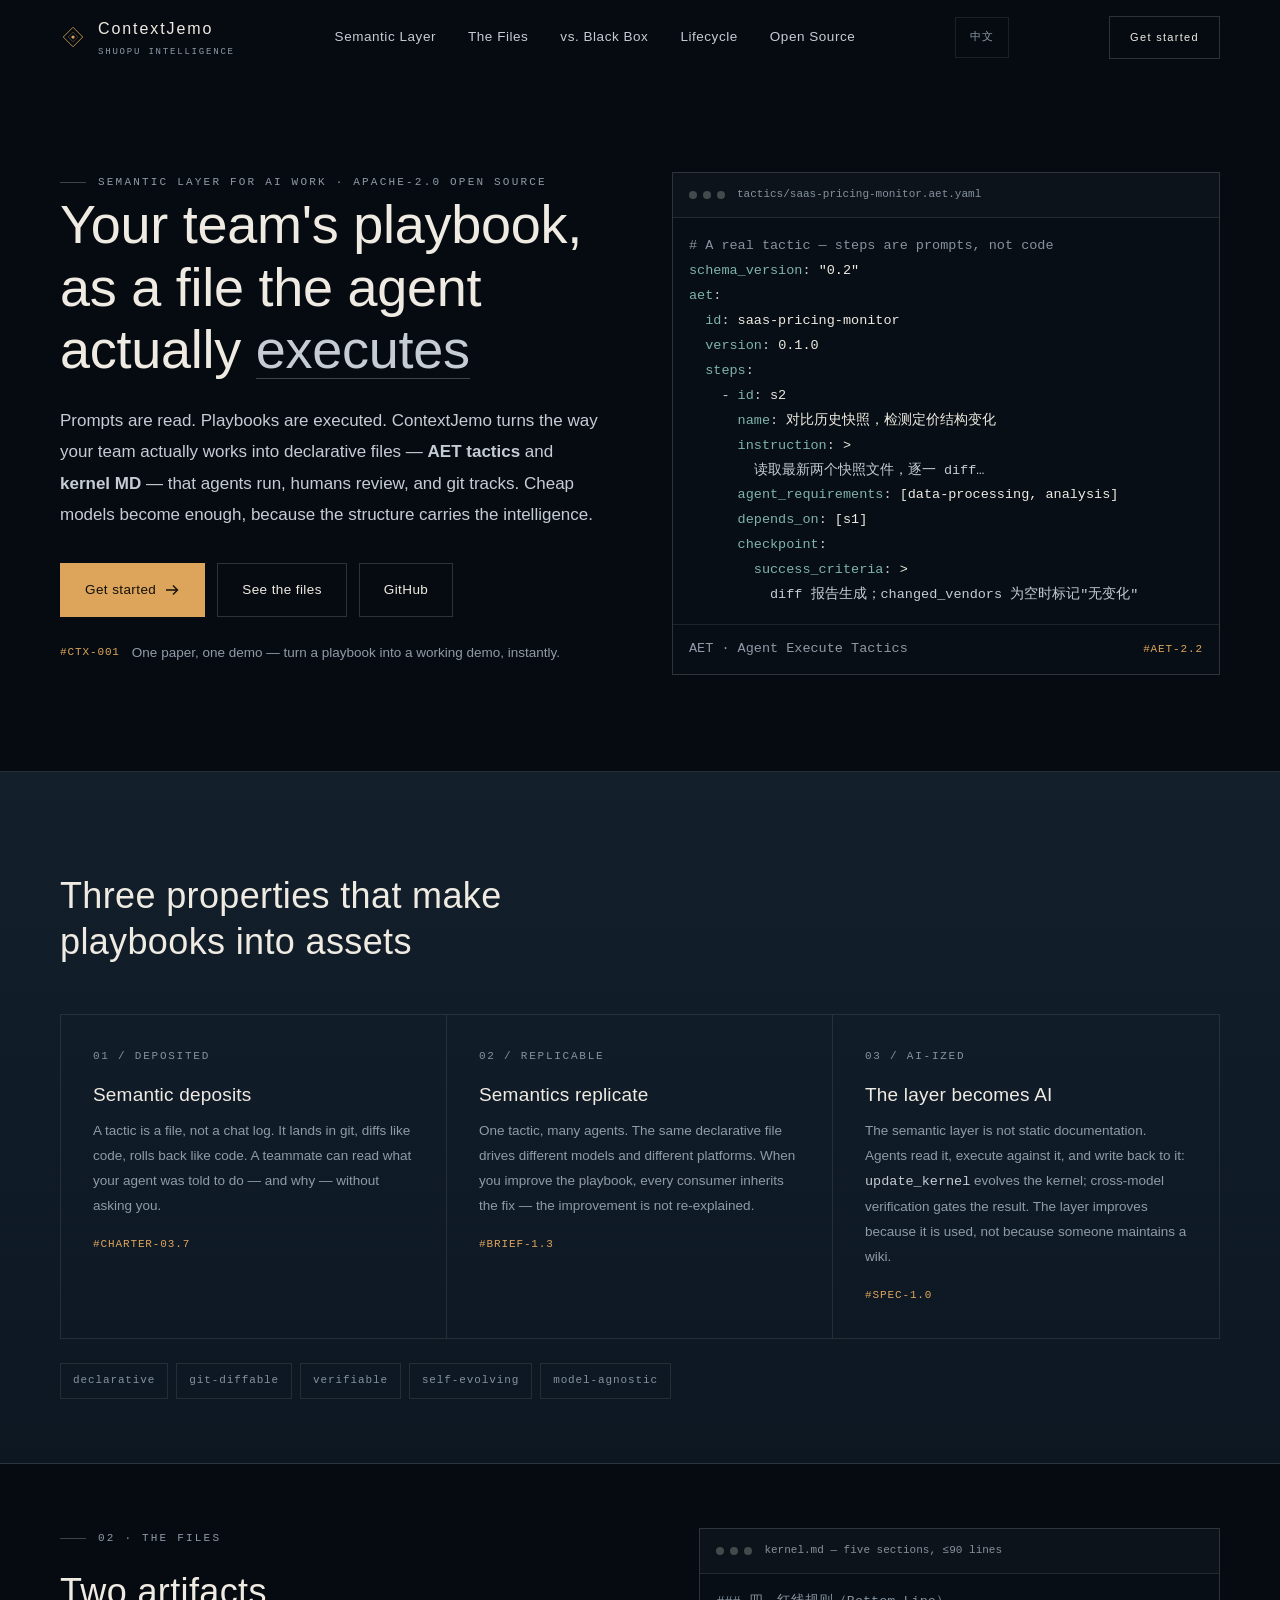
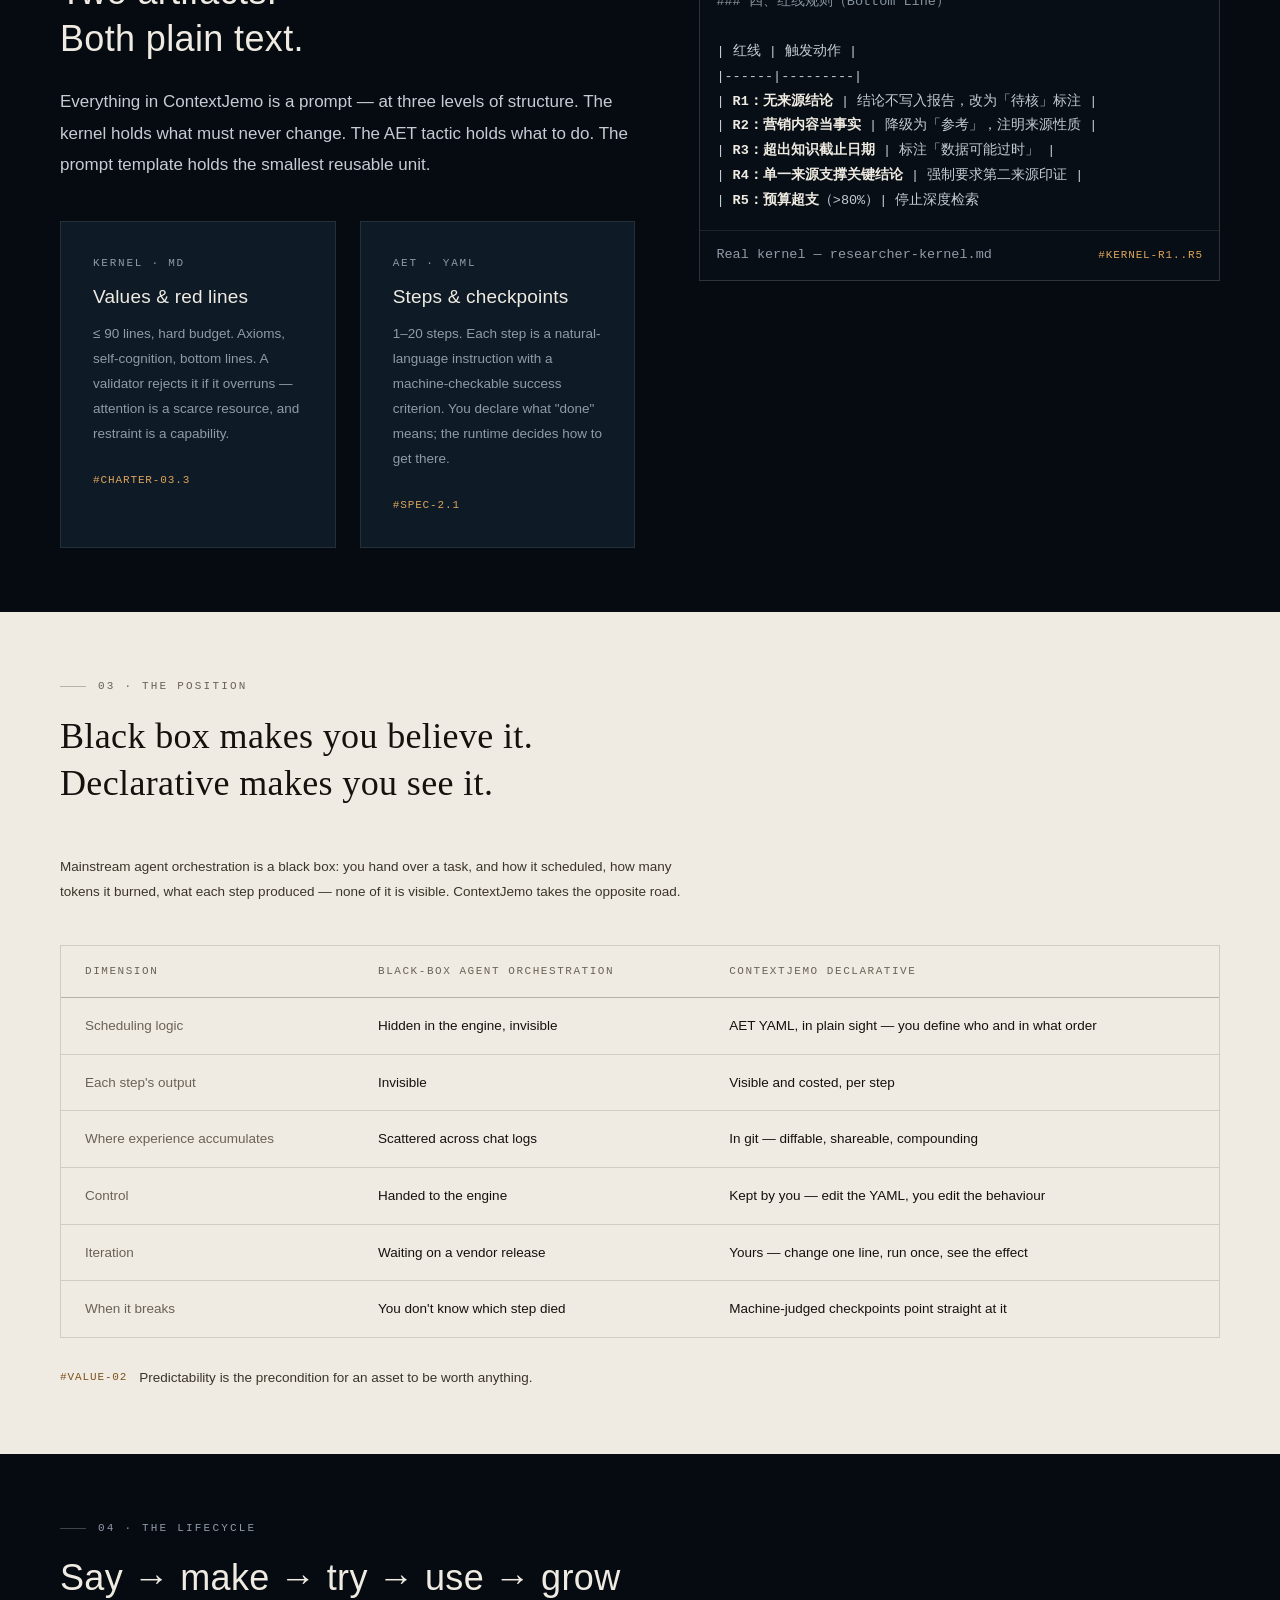
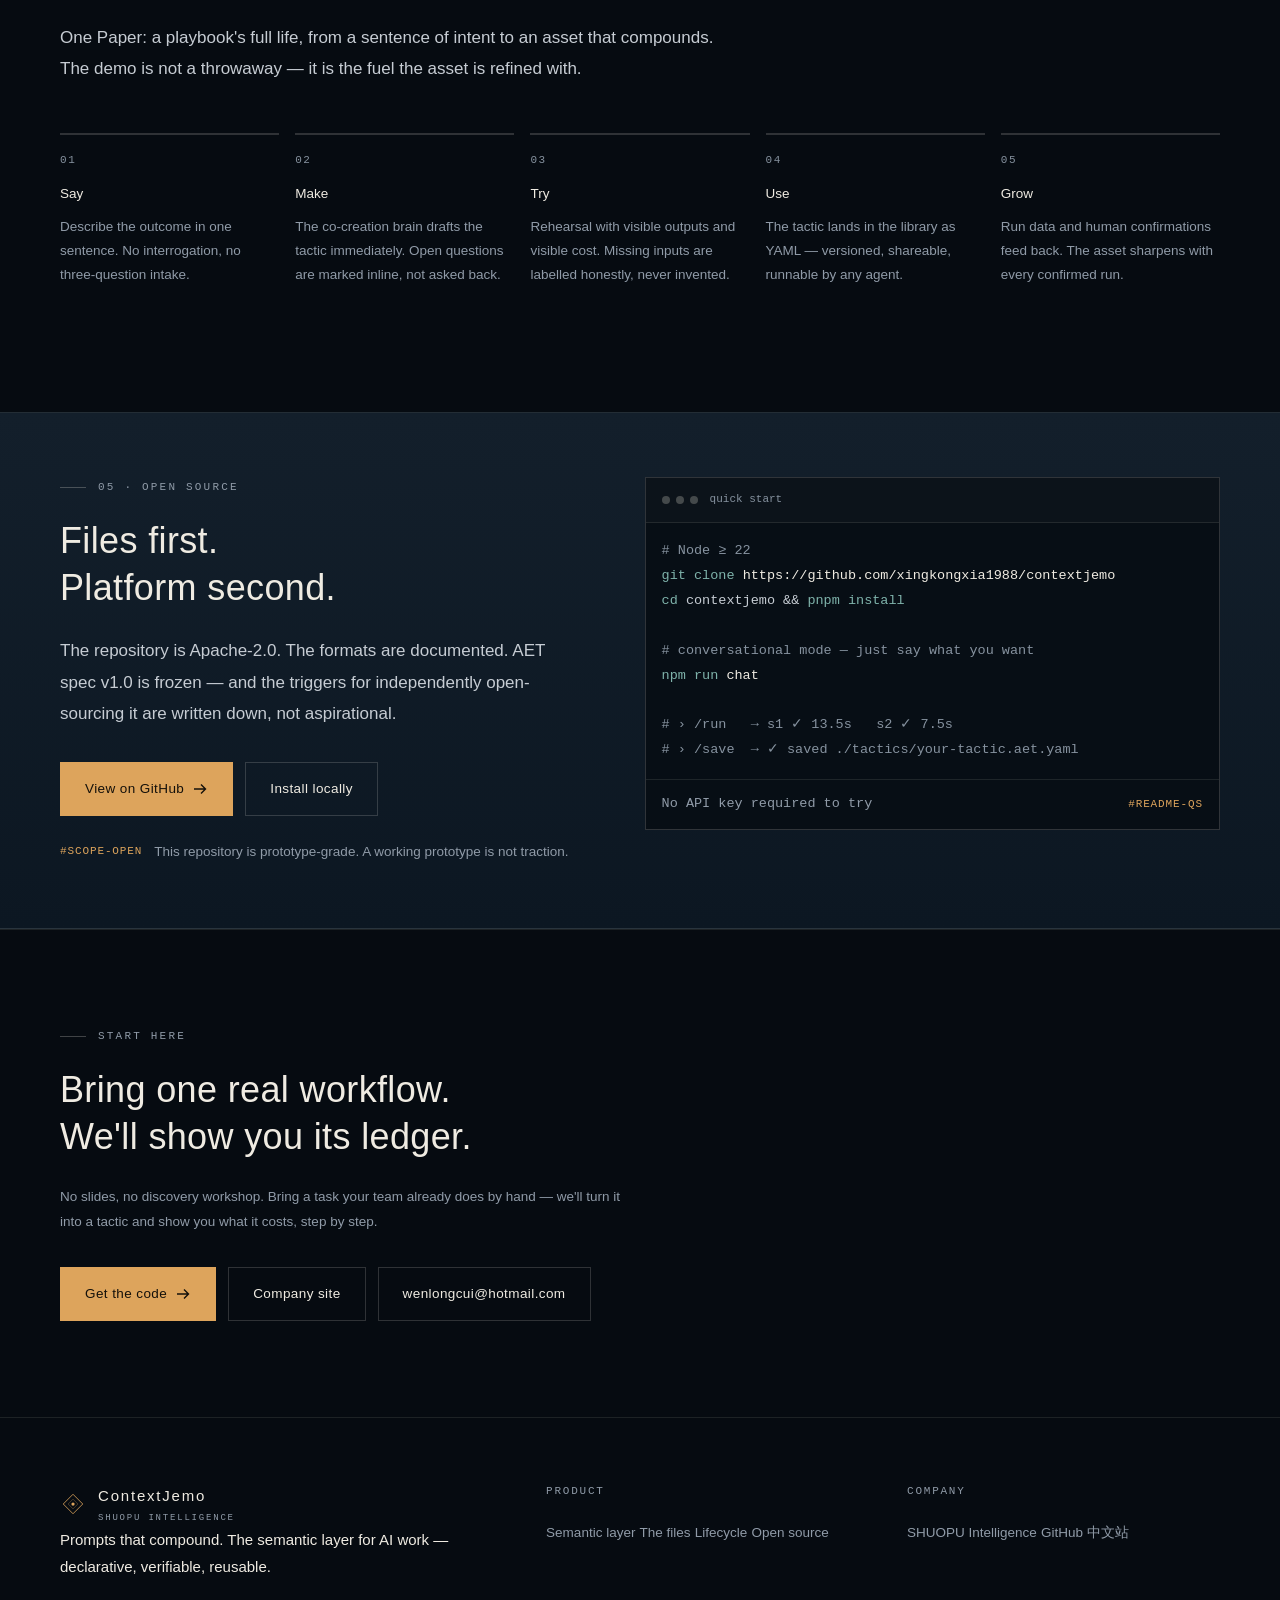
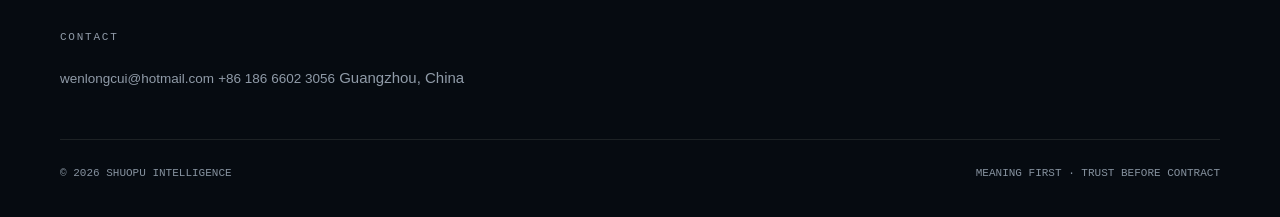
==== index.html @ 175b1770 "ContextJemo 双语产品站（英文根路径 + /cn/ 中文） - 主题：语义层 AI —— 可沉淀 / 可复制 / 语义层 AI 化 - 设计系统按 design/creed.md 收紧：6 " ====
<!DOCTYPE html>
<html lang="en">
<head>
<meta charset="UTF-8">
<meta name="viewport" content="width=device-width, initial-scale=1.0">
<title>ContextJemo — The Semantic Layer for AI Work | Prompts that compound</title>
<meta name="description" content="ContextJemo is the semantic layer for AI work. Your team's playbooks become executable files — declarative, verifiable, reusable. Cheaper models, predictable outcomes.">
<meta name="theme-color" content="#060B11">
<meta property="og:title" content="ContextJemo — The Semantic Layer for AI Work">
<meta property="og:description" content="Your team's playbooks become executable files. Declarative, verifiable, reusable.">
<meta property="og:type" content="website">
<link rel="stylesheet" href="assets/css/site.css">
<link rel="icon" href="assets/logo/cj-favicon.svg" type="image/svg+xml">
<link rel="alternate" hreflang="zh-CN" href="/cn/">
<link rel="alternate" hreflang="en" href="/">
</head>
<body>

<a class="skip" href="#main">Skip to main content</a>

<header class="nav">
  <div class="wrap">
    <a class="brand" href="./" aria-label="ContextJemo home">
      <svg viewBox="0 0 32 32" fill="none" aria-hidden="true">
        <path d="M16 4 L28 16 L16 28 L4 16 Z" stroke="#DDA45C" stroke-width="1"/>
        <path d="M16 10 L22 16 L16 22 L10 16 Z" stroke="#DDA45C" stroke-width="0.8" opacity="0.45"/>
        <circle cx="16" cy="16" r="2" fill="#DDA45C"/>
      </svg>
      <span class="brand-name">ContextJemo<span>SHUOPU INTELLIGENCE</span></span>
    </a>
    <nav class="nav-links" id="navLinks">
      <a href="#semantic-layer">Semantic Layer</a>
      <a href="#files">The Files</a>
      <a href="#blackbox">vs. Black Box</a>
      <a href="#lifecycle">Lifecycle</a>
      <a href="#open">Open Source</a>
      <a class="nav-mobile-cta" href="#start">Get started →</a>
    </nav>
    <a class="nav-lang" href="/cn/" lang="zh-CN" hreflang="zh-CN" aria-label="中文版">中文</a>
    <a class="nav-cta" href="#start">Get started</a>
    <button class="burger" aria-label="Menu" aria-expanded="false"><span></span><span></span><span></span></button>
  </div>
</header>

<main id="main">

<!-- ================= HERO ================= -->
<section class="hero">
  <div class="wrap hero-grid">
    <div>
      <div class="eyebrow rv">Semantic layer for AI work · Apache-2.0 open source</div>
      <h1 class="h-display rv rv-d1">Your team's playbook,<br>as a file the agent<br>actually <span class="hl">executes</span></h1>
      <p class="hero-sub rv rv-d2">
        Prompts are read. Playbooks are executed. ContextJemo turns the way your team
        actually works into declarative files — <strong style="color:var(--text-2)">AET tactics</strong>
        and <strong style="color:var(--text-2)">kernel MD</strong> — that agents run, humans review,
        and git tracks. Cheap models become enough, because the structure carries the intelligence.
      </p>
      <div class="hero-actions rv rv-d3">
        <a class="btn btn--solid" href="#start">
          Get started
          <svg viewBox="0 0 16 16" fill="none" stroke="currentColor" stroke-width="1.4"><path d="M2 8h11M9 3.5 13.5 8 9 12.5"/></svg>
        </a>
        <a class="btn btn--ghost" href="#files">See the files</a>
        <a class="btn btn--ghost" href="https://github.com/xingkongxia1988/contextjemo">GitHub</a>
      </div>
      <div class="hero-note rv rv-d3">
        <span class="trace">#CTX-001</span>
        <span class="small">One paper, one demo — turn a playbook into a working demo, instantly.</span>
      </div>
    </div>

    <!-- 真实产物：AET YAML 片段 -->
    <div class="rv rv-d2">
      <div class="art">
        <div class="art-head">
          <div class="art-dots"><i></i><i></i><i></i></div>
          <span class="art-path">tactics/saas-pricing-monitor.aet.yaml</span>
        </div>
        <div class="art-body">
<pre><span class="c"># A real tactic — steps are prompts, not code</span>
<span class="k">schema_version</span>: <span class="v">"0.2"</span>
<span class="k">aet</span>:
  <span class="k">id</span>: <span class="v">saas-pricing-monitor</span>
  <span class="k">version</span>: <span class="v">0.1.0</span>
  <span class="k">steps</span>:
    - <span class="k">id</span>: <span class="v">s2</span>
      <span class="k">name</span>: <span class="v">对比历史快照，检测定价结构变化</span>
      <span class="k">instruction</span>: <span class="v">&gt;</span>
        读取最新两个快照文件，逐一 diff…
      <span class="k">agent_requirements</span>: <span class="v">[data-processing, analysis]</span>
      <span class="k">depends_on</span>: <span class="v">[s1]</span>
      <span class="k">checkpoint</span>:
        <span class="k">success_criteria</span>: <span class="v">&gt;</span>
          diff 报告生成；changed_vendors 为空时标记"无变化"</pre>
        </div>
        <div class="art-foot">
          <span class="small mono">AET · Agent Execute Tactics</span>
          <span class="trace">#AET-2.2</span>
        </div>
      </div>
    </div>
  </div>
</section>

<!-- ================= 语义层 ================= -->
<section class="section bg-2 section--line" id="semantic-layer">
  <div class="wrap">
    <div class="sec-head">
      <div class="eyebrow rv">01 · The semantic layer</div>
      <h2 class="h2 rv rv-d1">Three properties that make<br>playbooks into assets</h2>
    </div>

    <div class="pillars">
      <div class="pillar rv">
        <div class="num">01 / DEPOSITED</div>
        <h3>Semantic deposits</h3>
        <p>
          A tactic is a file, not a chat log. It lands in git, diffs like code,
          rolls back like code. A teammate can read what your agent was told to do
          — and why — without asking you.
        </p>
        <span class="trace">#CHARTER-03.7</span>
      </div>
      <div class="pillar rv rv-d1">
        <div class="num">02 / REPLICABLE</div>
        <h3>Semantics replicate</h3>
        <p>
          One tactic, many agents. The same declarative file drives different models
          and different platforms. When you improve the playbook, every consumer
          inherits the fix — the improvement is not re-explained.
        </p>
        <span class="trace">#BRIEF-1.3</span>
      </div>
      <div class="pillar rv rv-d2">
        <div class="num">03 / AI-IZED</div>
        <h3>The layer becomes AI</h3>
        <p>
          The semantic layer is not static documentation. Agents read it, execute against it,
          and write back to it: <span class="mono" style="color:var(--text-2)">update_kernel</span>
          evolves the kernel; cross-model verification gates the result. The layer improves
          because it is used, not because someone maintains a wiki.
        </p>
        <span class="trace">#SPEC-1.0</span>
      </div>
    </div>

    <div class="chips">
      <span class="chip">declarative</span>
      <span class="chip">git-diffable</span>
      <span class="chip">verifiable</span>
      <span class="chip">self-evolving</span>
      <span class="chip">model-agnostic</span>
    </div>
  </div>
</section>

<!-- ================= 文件形态 ================= -->
<section class="section" id="files">
  <div class="wrap">
    <div class="split">
      <div>
        <div class="eyebrow rv">02 · The files</div>
        <h2 class="h2 rv rv-d1" style="margin-top:20px">Two artifacts.<br>Both plain text.</h2>
        <p class="lead rv rv-d2" style="margin-top:24px">
          Everything in ContextJemo is a prompt — at three levels of structure.
          The kernel holds what must never change. The AET tactic holds what to do.
          The prompt template holds the smallest reusable unit.
        </p>
        <div class="pcards pcards--duo" style="margin-top:40px">
          <div class="pcard rv">
            <div class="kicker">Kernel · MD</div>
            <h3>Values &amp; red lines</h3>
            <p>
              ≤ 90 lines, hard budget. Axioms, self-cognition, bottom lines.
              A validator rejects it if it overruns — attention is a scarce resource,
              and restraint is a capability.
            </p>
            <span class="trace">#CHARTER-03.3</span>
          </div>
          <div class="pcard rv rv-d1">
            <div class="kicker">AET · YAML</div>
            <h3>Steps &amp; checkpoints</h3>
            <p>
              1–20 steps. Each step is a natural-language instruction with a machine-checkable
              success criterion. You declare what "done" means; the runtime decides how to get there.
            </p>
            <span class="trace">#SPEC-2.1</span>
          </div>
        </div>
      </div>

      <div class="rv rv-d2">
        <div class="art">
          <div class="art-head">
            <div class="art-dots"><i></i><i></i><i></i></div>
            <span class="art-path">kernel.md — five sections, ≤90 lines</span>
          </div>
          <div class="art-body">
<pre><span class="c">### 四、红线规则（Bottom Line）</span>

| 红线 | 触发动作 |
|------|---------|
| <span class="w">R1：无来源结论</span> | 结论不写入报告，改为「待核」标注 |
| <span class="w">R2：营销内容当事实</span> | 降级为「参考」，注明来源性质 |
| <span class="w">R3：超出知识截止日期</span> | 标注「数据可能过时」 |
| <span class="w">R4：单一来源支撑关键结论</span> | 强制要求第二来源印证 |
| <span class="w">R5：预算超支</span>（>80%）| 停止深度检索</pre>
          </div>
          <div class="art-foot">
            <span class="small mono">Real kernel — researcher-kernel.md</span>
            <span class="trace">#KERNEL-R1..R5</span>
          </div>
        </div>
      </div>
    </div>
  </div>
</section>

<!-- ================= 声明式 vs 黑盒 ================= -->
<section class="section sheet" id="blackbox">
  <div class="wrap">
    <div class="sec-head">
      <div class="eyebrow rv">03 · The position</div>
      <h2 class="h2 rv rv-d1">Black box makes you believe it.<br>Declarative makes you see it.</h2>
    </div>
    <p class="lede-note rv rv-d2" style="max-width:46em">
      Mainstream agent orchestration is a black box: you hand over a task, and how it
      scheduled, how many tokens it burned, what each step produced — none of it is visible.
      ContextJemo takes the opposite road.
    </p>

    <div class="tbl-wrap rv rv-d3" style="margin-top:40px">
      <table class="tbl">
        <thead>
          <tr><th>Dimension</th><th>Black-box agent orchestration</th><th>ContextJemo declarative</th></tr>
        </thead>
        <tbody>
          <tr><td>Scheduling logic</td><td>Hidden in the engine, invisible</td><td class="ours">AET YAML, in plain sight — you define who and in what order</td></tr>
          <tr><td>Each step's output</td><td>Invisible</td><td class="ours">Visible and costed, per step</td></tr>
          <tr><td>Where experience accumulates</td><td>Scattered across chat logs</td><td class="ours">In git — diffable, shareable, compounding</td></tr>
          <tr><td>Control</td><td>Handed to the engine</td><td class="ours">Kept by you — edit the YAML, you edit the behaviour</td></tr>
          <tr><td>Iteration</td><td>Waiting on a vendor release</td><td class="ours">Yours — change one line, run once, see the effect</td></tr>
          <tr><td>When it breaks</td><td>You don't know which step died</td><td class="ours">Machine-judged checkpoints point straight at it</td></tr>
        </tbody>
      </table>
    </div>

    <div class="hero-note rv" style="margin-top:28px">
      <span class="trace">#VALUE-02</span>
      <span class="small">Predictability is the precondition for an asset to be worth anything.</span>
    </div>
  </div>
</section>

<!-- ================= 生命周期 ================= -->
<section class="section" id="lifecycle">
  <div class="wrap">
    <div class="sec-head">
      <div class="eyebrow rv">04 · The lifecycle</div>
      <h2 class="h2 rv rv-d1">Say → make → try → use → grow</h2>
      <p class="lead rv rv-d2" style="margin-top:20px;max-width:40em">
        One Paper: a playbook's full life, from a sentence of intent to an asset that
        compounds. The demo is not a throwaway — it is the fuel the asset is refined with.
      </p>
    </div>

    <div class="steps">
      <div class="step rv"><div class="n">01</div><h4>Say</h4><p>Describe the outcome in one sentence. No interrogation, no three-question intake.</p></div>
      <div class="step rv rv-d1"><div class="n">02</div><h4>Make</h4><p>The co-creation brain drafts the tactic immediately. Open questions are marked inline, not asked back.</p></div>
      <div class="step rv rv-d2"><div class="n">03</div><h4>Try</h4><p>Rehearsal with visible outputs and visible cost. Missing inputs are labelled honestly, never invented.</p></div>
      <div class="step rv rv-d3"><div class="n">04</div><h4>Use</h4><p>The tactic lands in the library as YAML — versioned, shareable, runnable by any agent.</p></div>
      <div class="step rv"><div class="n">05</div><h4>Grow</h4><p>Run data and human confirmations feed back. The asset sharpens with every confirmed run.</p></div>
    </div>

    <div class="hero-note rv" style="margin-top:36px">
      <span class="trace">#CHARTER-04</span>
      <span class="small">Confirmation is the asset: what, on what evidence, what was decided, what happened, who signed.</span>
    </div>
  </div>
</section>

<!-- ================= 开源 ================= -->
<section class="section bg-2 section--line" id="open">
  <div class="wrap">
    <div class="split split--rev">
      <div>
        <div class="eyebrow rv">05 · Open source</div>
        <h2 class="h2 rv rv-d1" style="margin-top:20px">Files first.<br>Platform second.</h2>
        <p class="lead rv rv-d2" style="margin-top:24px">
          The repository is Apache-2.0. The formats are documented. AET spec v1.0 is
          frozen — and the triggers for independently open-sourcing it are written down,
          not aspirational.
        </p>
        <div class="cta-actions rv rv-d3">
          <a class="btn btn--solid" href="https://github.com/xingkongxia1988/contextjemo">
            View on GitHub
            <svg viewBox="0 0 16 16" fill="none" stroke="currentColor" stroke-width="1.4"><path d="M2 8h11M9 3.5 13.5 8 9 12.5"/></svg>
          </a>
          <a class="btn btn--ghost" href="#start">Install locally</a>
        </div>
        <div class="hero-note rv rv-d3">
          <span class="trace">#SCOPE-OPEN</span>
          <span class="small">This repository is prototype-grade. A working prototype is not traction.</span>
        </div>
      </div>

      <div class="rv rv-d2">
        <div class="art">
          <div class="art-head">
            <div class="art-dots"><i></i><i></i><i></i></div>
            <span class="art-path">quick start</span>
          </div>
          <div class="art-body">
<pre><span class="c"># Node ≥ 22</span>
<span class="k">git clone</span> <span class="v">https://github.com/xingkongxia1988/contextjemo</span>
<span class="k">cd</span> contextjemo &amp;&amp; <span class="k">pnpm install</span>

<span class="c"># conversational mode — just say what you want</span>
<span class="k">npm run</span> <span class="v">chat</span>

<span class="c"># › /run   → s1 ✓ 13.5s   s2 ✓ 7.5s</span>
<span class="c"># › /save  → ✓ saved ./tactics/your-tactic.aet.yaml</span></pre>
          </div>
          <div class="art-foot">
            <span class="small mono">No API key required to try</span>
            <span class="trace">#README-QS</span>
          </div>
        </div>
      </div>
    </div>
  </div>
</section>

<!-- ================= CTA ================= -->
<section class="cta" id="start">
  <div class="wrap">
    <div class="eyebrow rv">Start here</div>
    <h2 class="h2 rv rv-d1" style="margin-top:20px">Bring one real workflow.<br>We'll show you its ledger.</h2>
    <p class="lede-note rv rv-d2">
      No slides, no discovery workshop. Bring a task your team already does by hand —
      we'll turn it into a tactic and show you what it costs, step by step.
    </p>
    <div class="cta-actions rv rv-d3">
      <a class="btn btn--solid" href="https://github.com/xingkongxia1988/contextjemo">
        Get the code
        <svg viewBox="0 0 16 16" fill="none" stroke="currentColor" stroke-width="1.4"><path d="M2 8h11M9 3.5 13.5 8 9 12.5"/></svg>
      </a>
      <a class="btn btn--ghost" href="https://xingkongxia1988.github.io/shuopu-site/">Company site</a>
      <a class="btn btn--ghost" href="mailto:wenlongcui@hotmail.com">wenlongcui@hotmail.com</a>
    </div>
  </div>
</section>

</main>

<footer class="footer">
  <div class="wrap">
    <div class="foot-top">
      <div class="foot-brand">
        <a class="brand" href="./">
          <svg viewBox="0 0 32 32" fill="none" aria-hidden="true">
            <path d="M16 4 L28 16 L16 28 L4 16 Z" stroke="#DDA45C" stroke-width="1"/>
            <path d="M16 10 L22 16 L16 22 L10 16 Z" stroke="#DDA45C" stroke-width="0.8" opacity="0.45"/>
            <circle cx="16" cy="16" r="2" fill="#DDA45C"/>
          </svg>
          <span class="brand-name">ContextJemo<span>SHUOPU INTELLIGENCE</span></span>
        </a>
        <p>Prompts that compound. The semantic layer for AI work — declarative, verifiable, reusable.</p>
      </div>
      <div class="foot-col">
        <h5>Product</h5>
        <a href="#semantic-layer">Semantic layer</a>
        <a href="#files">The files</a>
        <a href="#lifecycle">Lifecycle</a>
        <a href="#open">Open source</a>
      </div>
      <div class="foot-col">
        <h5>Company</h5>
        <a href="https://xingkongxia1988.github.io/shuopu-site/">SHUOPU Intelligence</a>
        <a href="https://github.com/xingkongxia1988/contextjemo">GitHub</a>
        <a href="/cn/" lang="zh-CN" hreflang="zh-CN">中文站</a>
      </div>
      <div class="foot-col">
        <h5>Contact</h5>
        <a href="mailto:wenlongcui@hotmail.com">wenlongcui@hotmail.com</a>
        <a href="tel:18666023056">+86 186 6602 3056</a>
        <span style="color:var(--muted)">Guangzhou, China</span>
      </div>
    </div>
    <div class="foot-bot">
      <span>© 2026 SHUOPU INTELLIGENCE</span>
      <span>MEANING FIRST · TRUST BEFORE CONTRACT</span>
    </div>
  </div>
</footer>

<script src="assets/js/site.js"></script>
</body>
</html>
---- assets/css/site.css ----
/* ==========================================================================
   ContextJemo — Semantic Layer AI
   Design system — dark editorial / infrastructure
   派生自 烁普智能 shuopu-site（同一家族语法），按 creed.md 收紧：
     · 6 档字阶 · 10 档间距 · 1 个强调色（琥珀）
     · 宋体只出现在纸面段（.sheet）
     · 版面主体只放真实产物（AET YAML / Kernel / 确认事件）
   ========================================================================== */

:root {
  /* ---- 明度阶梯 ---- */
  --ink-0: #060B11;
  --ink-1: #0E1A25;
  --ink-1h: #131F2B;
  --ink-1b: #0C1722;
  --ink-2: #16232F;
  --ink-console: #070E15;

  /* ---- 文字 ---- */
  --text: #EFEBE2;
  --text-2: #C6CCD3;
  --muted: #909BA8;
  --muted-2: #86929F;

  /* ---- 线 ---- */
  --line: rgba(232, 228, 218, 0.10);
  --line-2: rgba(232, 228, 218, 0.18);
  --line-3: rgba(232, 228, 218, 0.26);

  /* ---- 强调（唯一）---- */
  --amber: #DDA45C;
  --amber-2: #F0C48A;
  --amber-dim: rgba(221, 164, 92, 0.14);
  --teal: #7FB3AB;

  /* ---- 纸面（反相页）---- */
  --paper: #EFEBE3;
  --paper-2: #E8E3D9;
  --paper-ink: #16110C;
  --paper-ink-2: #3B3429;
  --paper-ink-3: #6A6255;
  --paper-line: rgba(22, 17, 12, 0.14);
  --paper-line-2: rgba(22, 17, 12, 0.26);
  --paper-amber: #7E5119;
  --paper-teal: #2C645E;

  /* ---- 字体 ---- */
  --sans: "Inter", -apple-system, BlinkMacSystemFont, "Segoe UI", "PingFang SC",
    "Hiragino Sans GB", "Microsoft YaHei", "Source Han Sans SC", "Noto Sans CJK SC", sans-serif;
  --serif: "Songti SC", "Source Han Serif SC", "Noto Serif CJK SC", "Noto Serif SC",
    "STSong", "SimSun", Georgia, serif;
  --mono: "SF Mono", "JetBrains Mono", "IBM Plex Mono", Menlo, Consolas, monospace;

  /* ---- 6 档字阶（全站唯一）---- */
  --fs-1: clamp(32px, 4.4vw, 54px);   /* display */
  --fs-2: clamp(25px, 2.9vw, 36px);   /* h2 */
  --fs-3: 19px;                        /* h3 */
  --fs-4: 15px;                        /* body */
  --fs-5: 13.5px;                      /* small */
  --fs-6: 11px;                        /* label / mono */

  /* ---- 10 档间距（全站唯一）---- */
  --sp-1: 4px;   --sp-2: 8px;   --sp-3: 12px;  --sp-4: 16px;  --sp-5: 24px;
  --sp-6: 32px;  --sp-7: 48px;  --sp-8: 64px;  --sp-9: 96px;  --sp-10: 128px;

  --w: 1240px;
  --pad: 40px;
  --nav-h: 76px;
  --rh-1: var(--sp-9);
  --rh-2: var(--sp-8);
  --rh-3: var(--sp-7);

  --ease: cubic-bezier(0.22, 0.61, 0.36, 1);
  --t-fast: 0.24s;
  --t-mid: 0.4s;
  --rv: 0.7s;
}

* { margin: 0; padding: 0; box-sizing: border-box; }

html {
  scroll-behavior: smooth;
  scroll-padding-top: calc(var(--nav-h) + 20px);
  -webkit-text-size-adjust: 100%;
}

body {
  background: var(--ink-0);
  color: var(--text);
  font-family: var(--sans);
  font-size: var(--fs-4);
  line-height: 1.8;
  font-weight: 400;
  text-rendering: optimizeLegibility;
  overflow-x: clip;
}

/* grid/flex 子项默认 min-width:auto 会被内容最小宽撑破视口 —— 统一放开 */
.hero-grid > *, .split > *, .g2 > *, .g3 > *, .g4 > *,
.pcards > *, .pillars > *, .steps > * { min-width: 0; }

::selection { background: var(--amber); color: #0A121B; }
.sheet ::selection { background: var(--paper-amber); color: var(--paper); }

a { color: inherit; text-decoration: none; }
img, svg { display: block; max-width: 100%; }
ul { list-style: none; }
button { font: inherit; color: inherit; }

:focus { outline: none; }
:focus-visible { outline: 2px solid var(--amber); outline-offset: 3px; }
.sheet :focus-visible { outline-color: var(--paper-amber); }

.skip {
  position: fixed; top: 10px; left: 10px; z-index: 300;
  padding: 10px 16px; background: var(--amber); color: #14100A;
  font-size: var(--fs-5); font-weight: 500;
  transform: translateY(-160%); transition: transform var(--t-fast) var(--ease);
}
.skip:focus-visible { transform: none; }

.sr-only {
  position: absolute; width: 1px; height: 1px; padding: 0; margin: -1px;
  overflow: hidden; clip: rect(0 0 0 0); white-space: nowrap; border: 0;
}

/* ---------- layout ---------- */
.wrap { max-width: var(--w); margin: 0 auto; padding: 0 var(--pad); }
.section { padding: var(--rh-2) 0; position: relative; }
.section--xl { padding: var(--rh-1) 0; }
.section--tight { padding: var(--rh-3) 0; }
.bg-2 {
  background: linear-gradient(180deg, var(--ink-1h) 0%, var(--ink-1b) 100%);
  border-top: 1px solid var(--line);
  border-bottom: 1px solid var(--line);
}
.bg-3 { background: var(--ink-2); }
.g2 { display: grid; grid-template-columns: 1fr 1fr; gap: var(--sp-7); }
.g3 { display: grid; grid-template-columns: repeat(3, 1fr); gap: var(--sp-6); }
.g4 { display: grid; grid-template-columns: repeat(4, 1fr); gap: var(--sp-5); }
.split { display: grid; grid-template-columns: 1.05fr 0.95fr; gap: var(--sp-8); align-items: start; }
.split--rev { grid-template-columns: 0.95fr 1.05fr; }
.hr { height: 1px; background: var(--line); border: 0; }

/* ---------- type（6 档）---------- */
.eyebrow {
  font-family: var(--mono);
  font-size: var(--fs-6);
  letter-spacing: 0.2em;
  text-transform: uppercase;
  color: var(--muted);
  display: flex; align-items: center; gap: var(--sp-3);
  font-weight:  500; flex-wrap: wrap; line-height: 1.9;
}
.eyebrow::before {
  content: ""; width: 26px; height: 1px; background: var(--line-3); flex: none;
}
h1, h2, h3 { font-weight: 400; line-height: 1.28; letter-spacing: 0.01em; }
.h-display {
  font-family: var(--sans);
  font-size: var(--fs-1);
  line-height: 1.16;
  letter-spacing: -0.005em;
  text-wrap: balance;
}
.h2 { font-family: var(--sans); font-size: var(--fs-2); line-height: 1.3; text-wrap: balance; }
.h3 { font-size: var(--fs-3); line-height: 1.55; font-weight: 500; letter-spacing: 0.01em; }
.lead { font-size: 17px; line-height: 1.85; color: var(--text-2); }
.small { font-size: var(--fs-5); line-height: 1.8; color: var(--muted); }
.body-sm { font-size: var(--fs-5); line-height: 1.85; color: var(--muted); }
.mono { font-family: var(--mono); font-variant-numeric: tabular-nums; }

/* 琥珀全站只两处：.btn--solid（主 CTA 底色）· .trace（trace id 文字）
   其余出现（selection / focus / skip）属功能性反馈，非版面强调 */

/* 标题强调：中性处理，不占琥珀 */
.hl {
  color: var(--text-2);
  box-shadow: inset 0 -1px 0 var(--line-3);
}

/* trace id —— 全站唯一的琥珀文字（creed §记忆点）*/
.trace {
  font-family: var(--mono);
  font-size: var(--fs-6);
  color: var(--amber);
  letter-spacing: 0.08em;
  white-space: nowrap;
}

/* ---------- nav ---------- */
.nav {
  position: fixed; inset: 0 0 auto 0; z-index: 100;
  height: var(--nav-h); display: flex; align-items: center;
  transition: background var(--t-mid) var(--ease), border-color var(--t-mid) var(--ease);
  border-bottom: 1px solid transparent;
}
.nav.scrolled {
  background: rgba(6, 11, 17, 0.88);
  backdrop-filter: blur(18px) saturate(140%);
  -webkit-backdrop-filter: blur(18px) saturate(140%);
  border-bottom-color: var(--line);
}
.nav .wrap { display: flex; align-items: center; justify-content: space-between; width: 100%; }
.brand { display: flex; align-items: center; gap: var(--sp-3); }
.brand svg { width: 26px; height: 26px; flex: none; }
.brand-name { font-size: 16px; letter-spacing: 0.12em; font-weight: 500; }
.brand-name span {
  font-family: var(--mono); font-size: 9px; letter-spacing: 0.2em;
  color: var(--muted); display: block; margin-top: 1px; font-weight: 400;
}
.nav-links { display: flex; align-items: center; gap: var(--sp-6); }
.nav-links a {
  font-size: var(--fs-5); color: var(--text-2); letter-spacing: 0.04em;
  position: relative; padding: 4px 0; transition: color var(--t-fast);
}
.nav-links a::after {
  content: ""; position: absolute; left: 0; bottom: 0;
  width: 0; height: 1px; background: var(--line-3);
  transition: width 0.35s var(--ease);
}
.nav-links a:hover, .nav-links a:focus-visible { color: var(--text); }
.nav-links a:hover::after, .nav-links a:focus-visible::after { width: 100%; }
.nav-mobile-cta { display: none; }
.nav-cta {
  font-size: var(--fs-6); letter-spacing: 0.12em;
  border: 1px solid var(--line-2); padding: 11px 20px; color: var(--text);
  transition: border-color var(--t-fast) var(--ease), background var(--t-fast) var(--ease);
  white-space: nowrap;
}
.nav-cta:hover, .nav-cta:focus-visible { border-color: var(--line-3); background: rgba(232, 228, 218, 0.05); }
.nav-lang {
  font-family: var(--mono); font-size: var(--fs-6); letter-spacing: 0.1em;
  color: var(--muted); border: 1px solid var(--line); padding: 10px 14px;
  transition: color var(--t-fast), border-color var(--t-fast);
}
.nav-lang:hover, .nav-lang:focus-visible { color: var(--text); border-color: var(--line-2); }
.burger {
  display: none; width: 40px; height: 40px; background: none; border: 0;
  cursor: pointer; position: relative;
}
.burger span {
  position: absolute; left: 9px; right: 9px; height: 1px; background: var(--text);
  transition: transform var(--t-fast) var(--ease), opacity var(--t-fast);
}
.burger span:nth-child(1) { top: 15px; }
.burger span:nth-child(2) { top: 20px; }
.burger span:nth-child(3) { top: 25px; }

/* ---------- buttons ---------- */
.btn {
  display: inline-flex; align-items: center; gap: var(--sp-2);
  font-size: var(--fs-5); letter-spacing: 0.03em;
  padding: 14px 24px; border: 1px solid var(--line-2);
  transition: background var(--t-fast) var(--ease), border-color var(--t-fast) var(--ease),
    color var(--t-fast) var(--ease);
}
.btn svg { width: 16px; height: 16px; flex: none; }
.btn--solid { background: var(--amber); color: #14100A; border-color: var(--amber); font-weight: 500; }
.btn--solid:hover, .btn--solid:focus-visible { background: var(--amber-2); border-color: var(--amber-2); }
.btn--ghost { color: var(--text); }
.btn--ghost:hover, .btn--ghost:focus-visible { border-color: var(--line-3); background: rgba(232, 228, 218, 0.05); }

/* ---------- hero ---------- */
.hero { padding: calc(var(--nav-h) + var(--sp-9)) 0 var(--rh-1); }
.hero-grid { display: grid; grid-template-columns: 1fr 1fr; gap: var(--sp-8); align-items: start; }
.hero-sub { font-size: 17px; line-height: 1.85; color: var(--text-2); margin-top: var(--sp-5); max-width: 34em; }
.hero-actions { display: flex; gap: var(--sp-3); margin-top: var(--sp-6); flex-wrap: wrap; }
.hero-note { margin-top: var(--sp-5); display: flex; gap: var(--sp-3); align-items: center; flex-wrap: wrap; }

/* ---------- 真实产物：代码面板 ---------- */
.art {
  background: var(--ink-console);
  border: 1px solid var(--line-2);
  overflow: hidden;
}
.art-head {
  display: flex; align-items: center; gap: var(--sp-3);
  padding: var(--sp-3) var(--sp-4);
  border-bottom: 1px solid var(--line);
  background: rgba(232, 228, 218, 0.02);
}
.art-dots { display: flex; gap: 6px; flex: none; }
.art-dots i { width: 8px; height: 8px; border-radius: 50%; background: var(--line-3); display: block; }
.art-path {
  font-family: var(--mono); font-size: var(--fs-6); color: var(--muted-2);
  overflow: hidden; text-overflow: ellipsis; white-space: nowrap;
}
.art-body { padding: var(--sp-4); overflow-x: auto; }
.art-body pre {
  font-family: var(--mono); font-size: var(--fs-5); line-height: 1.85;
  color: var(--text-2); white-space: pre;
}
.art-body pre .k { color: var(--teal); }
.art-body pre .v { color: var(--text); }
.art-body pre .c { color: var(--muted-2); }
.art-body pre .w { color: var(--text); font-weight: 600; }
.art-foot {
  border-top: 1px solid var(--line);
  padding: var(--sp-3) var(--sp-4);
  display: flex; justify-content: space-between; gap: var(--sp-4);
  align-items: center; flex-wrap: wrap;
}

/* ---------- cards ---------- */
.pcards { display: grid; grid-template-columns: repeat(3, 1fr); gap: var(--sp-5); }
.pcards--duo { grid-template-columns: 1fr 1fr; }
.pcard {
  border: 1px solid var(--line);
  padding: var(--sp-6);
  background: var(--ink-1);
  display: flex; flex-direction: column;
  transition: border-color var(--t-fast) var(--ease), transform var(--t-fast) var(--ease);
}
.pcard:hover { border-color: var(--line-3); }
.pcard .kicker {
  font-family: var(--mono); font-size: var(--fs-6); letter-spacing: 0.16em;
  text-transform: uppercase; color: var(--muted); margin-bottom: var(--sp-3);
}
.pcard h3 { font-size: var(--fs-3); font-weight: 500; margin-bottom: var(--sp-3); }
.pcard p { font-size: var(--fs-5); line-height: 1.85; color: var(--muted); }
.pcard .trace { margin-top: var(--sp-5); }

/* ---------- 语义三支柱 ---------- */
.pillars { display: grid; grid-template-columns: repeat(3, 1fr); gap: 0; border: 1px solid var(--line); }
.pillar { padding: var(--sp-6); border-right: 1px solid var(--line); }
.pillar:last-child { border-right: 0; }
.pillar .num {
  font-family: var(--mono); font-size: var(--fs-6); color: var(--muted-2);
  letter-spacing: 0.16em; margin-bottom: var(--sp-4);
}
.pillar h3 { font-size: var(--fs-3); font-weight: 500; margin-bottom: var(--sp-3); }
.pillar p { font-size: var(--fs-5); line-height: 1.85; color: var(--muted); }
.pillar .trace { display: inline-block; margin-top: var(--sp-4); }

/* ---------- steps ---------- */
.steps { display: grid; grid-template-columns: repeat(5, 1fr); gap: var(--sp-4); }
.step { border-top: 2px solid var(--line-2); padding-top: var(--sp-4); }
.step .n { font-family: var(--mono); font-size: var(--fs-6); color: var(--muted-2); letter-spacing: 0.14em; }
.step h4 { font-size: var(--fs-5); font-weight: 500; margin: var(--sp-3) 0 var(--sp-2); }
.step p { font-size: var(--fs-5); line-height: 1.8; color: var(--muted); }

/* ---------- table ---------- */
.tbl-wrap { overflow-x: auto; border: 1px solid var(--line); }
.tbl { width: 100%; border-collapse: collapse; min-width: 640px; }
.tbl th, .tbl td {
  text-align: left; padding: var(--sp-4) var(--sp-5);
  font-size: var(--fs-5); line-height: 1.75;
  border-bottom: 1px solid var(--line); vertical-align: top;
}
.tbl thead th {
  font-family: var(--mono); font-size: var(--fs-6); letter-spacing: 0.14em;
  text-transform: uppercase; color: var(--muted); font-weight: 500;
  border-bottom-color: var(--line-2);
}
.tbl tbody tr:last-child td { border-bottom: 0; }
.tbl td:first-child { color: var(--muted); }
.tbl td.ours { color: var(--text); }

/* ---------- 纸面段（宋体只在这里）---------- */
.sheet {
  background: var(--paper);
  color: var(--paper-ink);
  padding: var(--rh-2) 0;
  border-top: 1px solid var(--paper-edge);
  border-bottom: 1px solid var(--paper-edge);
}
.sheet .eyebrow { color: var(--paper-ink-3); }
.sheet .eyebrow::before { background: var(--paper-line-2); }
.sheet .h2 { font-family: var(--serif); }
.sheet .lead, .sheet .small { color: var(--paper-ink-2); }
.sheet .trace { color: var(--paper-amber); }
.sheet .art { background: #FBF9F4; border-color: var(--paper-line-2); }
.sheet .art-body pre { color: var(--paper-ink-2); }
.sheet .art-body pre .k { color: var(--paper-teal); }
.sheet .art-body pre .v { color: var(--paper-ink); }
.sheet .art-body pre .c { color: var(--paper-ink-3); }
.sheet .art-body pre .w { color: var(--paper-ink); font-weight: 600; }
.sheet .art-head { border-bottom-color: var(--paper-line); background: rgba(22, 17, 12, 0.03); }
.sheet .art-path { color: var(--paper-ink-3); }
.sheet .art-foot { border-top-color: var(--paper-line); }
.sheet .tbl-wrap { border-color: var(--paper-line); }
.sheet .tbl th, .sheet .tbl td { border-bottom-color: var(--paper-line); }
.sheet .tbl thead th { color: var(--paper-ink-3); border-bottom-color: var(--paper-line-2); }
.sheet .tbl td:first-child { color: var(--paper-ink-3); }
.sheet .tbl td.ours { color: var(--paper-ink); }
.sheet .lede-note { color: var(--paper-ink-2); }
.sheet .btn--ghost { border-color: var(--paper-line-2); color: var(--paper-ink); }
.sheet .btn--ghost:hover { background: rgba(22, 17, 12, 0.05); }

/* ---------- CTA ---------- */
.cta { padding: var(--rh-1) 0; border-top: 1px solid var(--line); }
.cta-actions { display: flex; gap: var(--sp-3); margin-top: var(--sp-6); flex-wrap: wrap; }

/* ---------- footer ---------- */
.footer { border-top: 1px solid var(--line); padding: var(--sp-8) 0 var(--sp-6); }
.foot-top { display: grid; grid-template-columns: 1.4fr 1fr 1fr; gap: var(--sp-7); }
.foot-brand .brand-name { font-size: 15px; }
.foot-col h5 {
  font-family: var(--mono); font-size: var(--fs-6); letter-spacing: 0.16em;
  text-transform: uppercase; color: var(--muted); font-weight: 500; margin-bottom: var(--sp-4);
}
.foot-col li { margin-bottom: var(--sp-2); }
.foot-col a { font-size: var(--fs-5); color: var(--muted); transition: color var(--t-fast); }
.foot-col a:hover, .foot-col a:focus-visible { color: var(--text); }
.foot-bot {
  margin-top: var(--sp-7); padding-top: var(--sp-5);
  border-top: 1px solid var(--line);
  display: flex; justify-content: space-between; gap: var(--sp-4); flex-wrap: wrap;
  font-size: var(--fs-6); color: var(--muted-2); font-family: var(--mono);
}

/* ---------- reveal ---------- */
.js .rv { opacity: 0; transform: translateY(18px); }
.js .rv.in { opacity: 1; transform: none; transition: opacity var(--rv) var(--ease), transform var(--rv) var(--ease); }
.js .rv-d1 { transition-delay: 0.06s; }
.js .rv-d2 { transition-delay: 0.12s; }
.js .rv-d3 { transition-delay: 0.18s; }

/* ---------- 声明条 ---------- */
.statement {
  font-size: clamp(22px, 2.8vw, 34px);
  line-height: 1.42; letter-spacing: -0.003em;
  max-width: 26em; text-wrap: balance;
}
.lede-note { font-size: var(--fs-5); color: var(--muted); margin-top: var(--sp-5); max-width: 42em; line-height: 1.85; }

.chips { display: flex; gap: var(--sp-2); flex-wrap: wrap; margin-top: var(--sp-5); }
.chip {
  font-family: var(--mono); font-size: var(--fs-6); letter-spacing: 0.08em;
  border: 1px solid var(--line); padding: 7px 12px; color: var(--muted-2);
}

.sec-head { margin-bottom: var(--rh-3); }
.sec-head .h2 { margin-top: var(--sp-4); }

/* ---------- responsive ---------- */
@media (max-width: 1024px) {
  .hero-grid { grid-template-columns: 1fr; gap: var(--sp-7); }
  .split, .split--rev { grid-template-columns: 1fr; gap: var(--sp-6); }
  .pillars { grid-template-columns: 1fr; }
  .pillar { border-right: 0; border-bottom: 1px solid var(--line); }
  .pillar:last-child { border-bottom: 0; }
  .steps { grid-template-columns: repeat(2, 1fr); }
  .pcards, .pcards--duo { grid-template-columns: 1fr; }
  .g3, .g4 { grid-template-columns: 1fr; }
  .foot-top { grid-template-columns: 1fr 1fr; }
}
@media (max-width: 760px) {
  :root { --pad: 22px; }
  .nav-links {
    display: none; position: fixed; inset: var(--nav-h) 0 auto 0;
    flex-direction: column; align-items: flex-start; gap: 0;
    background: rgba(6, 11, 17, 0.98); border-bottom: 1px solid var(--line);
    padding: var(--sp-4) var(--pad) var(--sp-5);
  }
  .nav-links.open { display: flex; }
  .nav-links a { padding: var(--sp-3) 0; width: 100%; }
  .nav-mobile-cta { display: block; }
  .nav-cta { display: none; }
  .burger { display: block; }
  .burger.on span:nth-child(1) { transform: translateY(5px) rotate(45deg); }
  .burger.on span:nth-child(2) { opacity: 0; }
  .burger.on span:nth-child(3) { transform: translateY(-5px) rotate(-45deg); }
  .steps { grid-template-columns: 1fr; }
  .foot-top { grid-template-columns: 1fr; }
  .hero { padding-top: calc(var(--nav-h) + var(--sp-7)); }
}
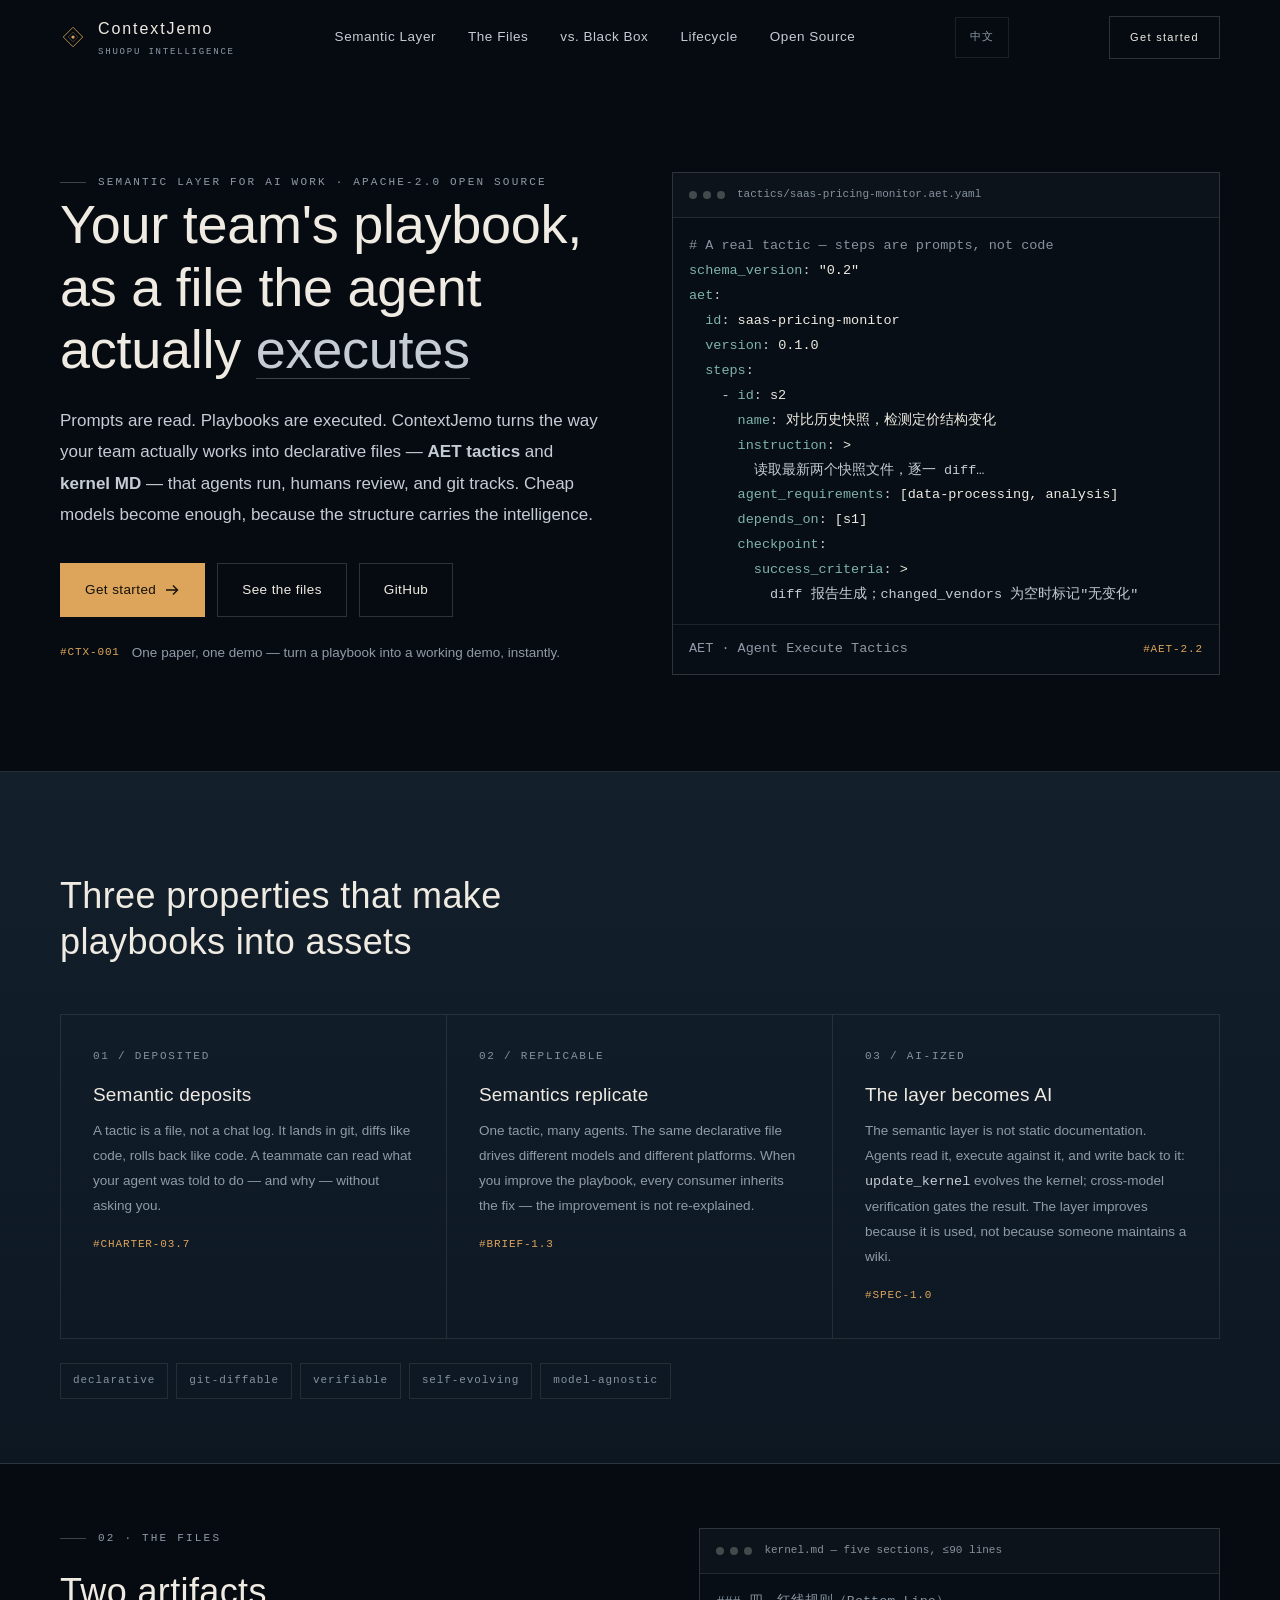
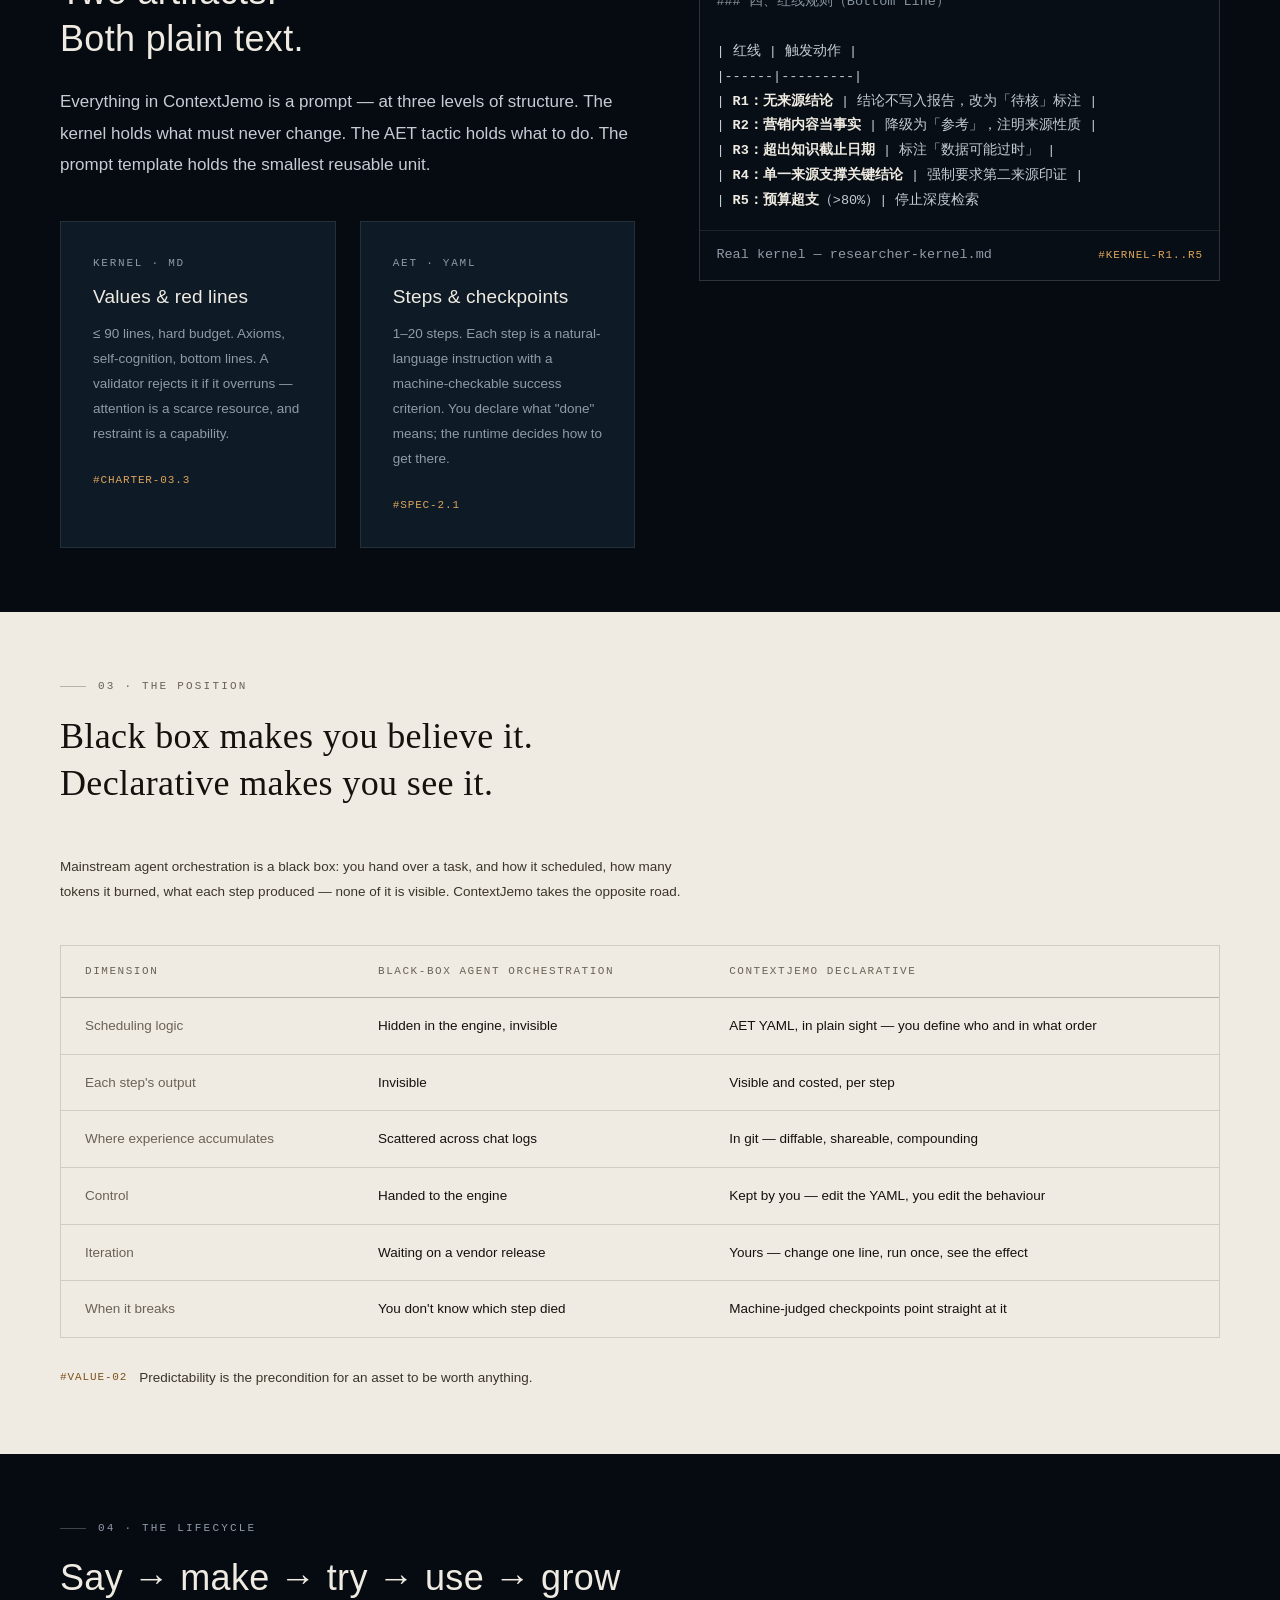
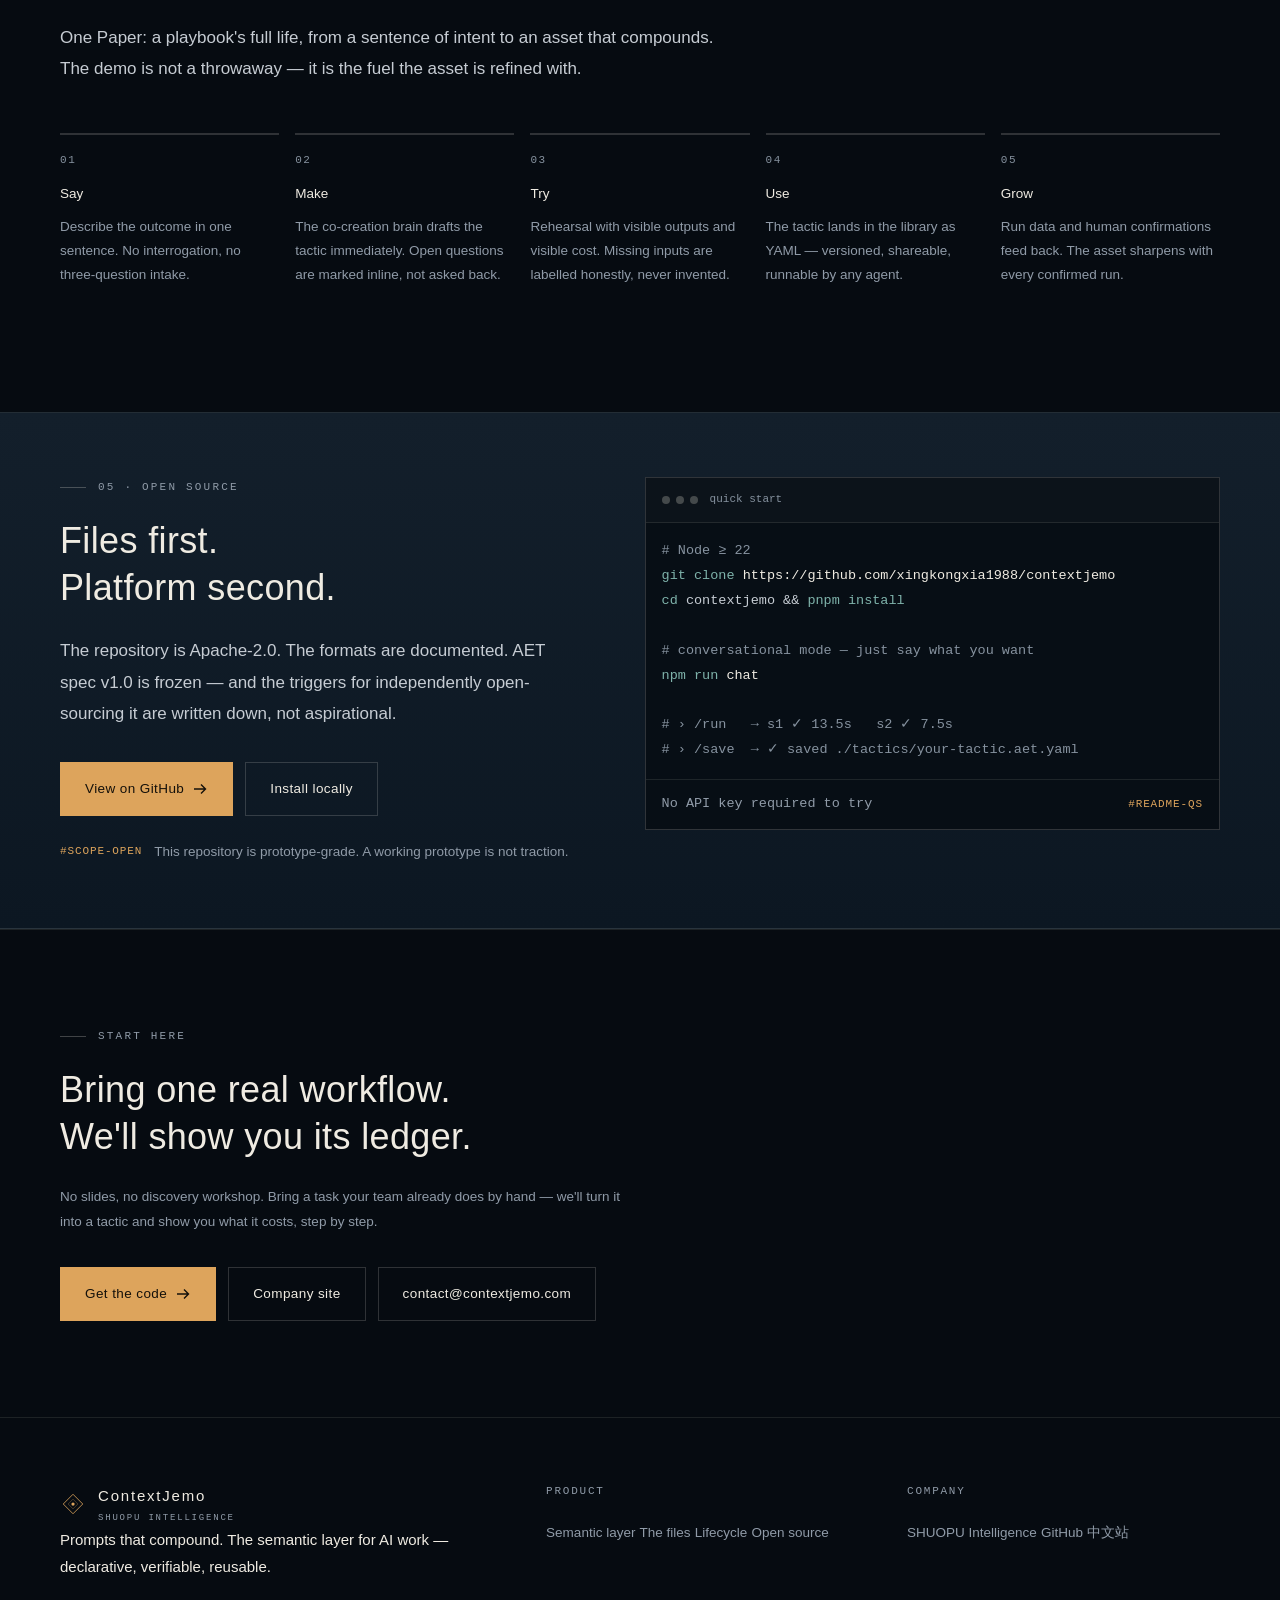
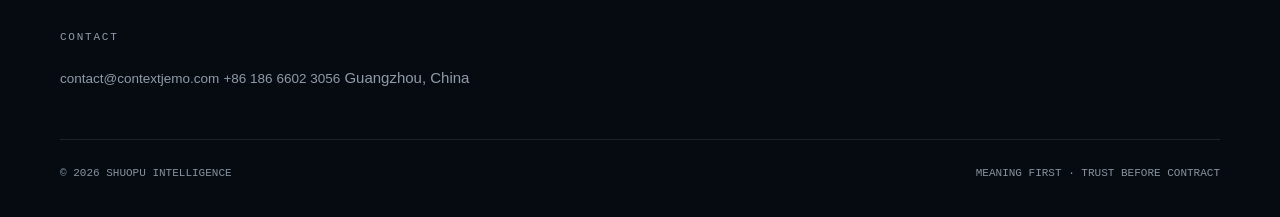
==== commit 19ad9360: "官网邮箱换成自有域名：contact@contextjemo.com - 阿里企业邮箱（免费版）已开通，域名 contextjemo.com，管理员 postmaster - MX/SPF 已生效：m" ====
--- a/index.html
+++ b/index.html
@@ -347,7 +347,7 @@
         <svg viewBox="0 0 16 16" fill="none" stroke="currentColor" stroke-width="1.4"><path d="M2 8h11M9 3.5 13.5 8 9 12.5"/></svg>
       </a>
       <a class="btn btn--ghost" href="https://xingkongxia1988.github.io/shuopu-site/">Company site</a>
-      <a class="btn btn--ghost" href="mailto:wenlongcui@hotmail.com">wenlongcui@hotmail.com</a>
+      <a class="btn btn--ghost" href="mailto:contact@contextjemo.com">contact@contextjemo.com</a>
     </div>
   </div>
 </section>
@@ -383,7 +383,7 @@
       </div>
       <div class="foot-col">
         <h5>Contact</h5>
-        <a href="mailto:wenlongcui@hotmail.com">wenlongcui@hotmail.com</a>
+        <a href="mailto:contact@contextjemo.com">contact@contextjemo.com</a>
         <a href="tel:18666023056">+86 186 6602 3056</a>
         <span style="color:var(--muted)">Guangzhou, China</span>
       </div>
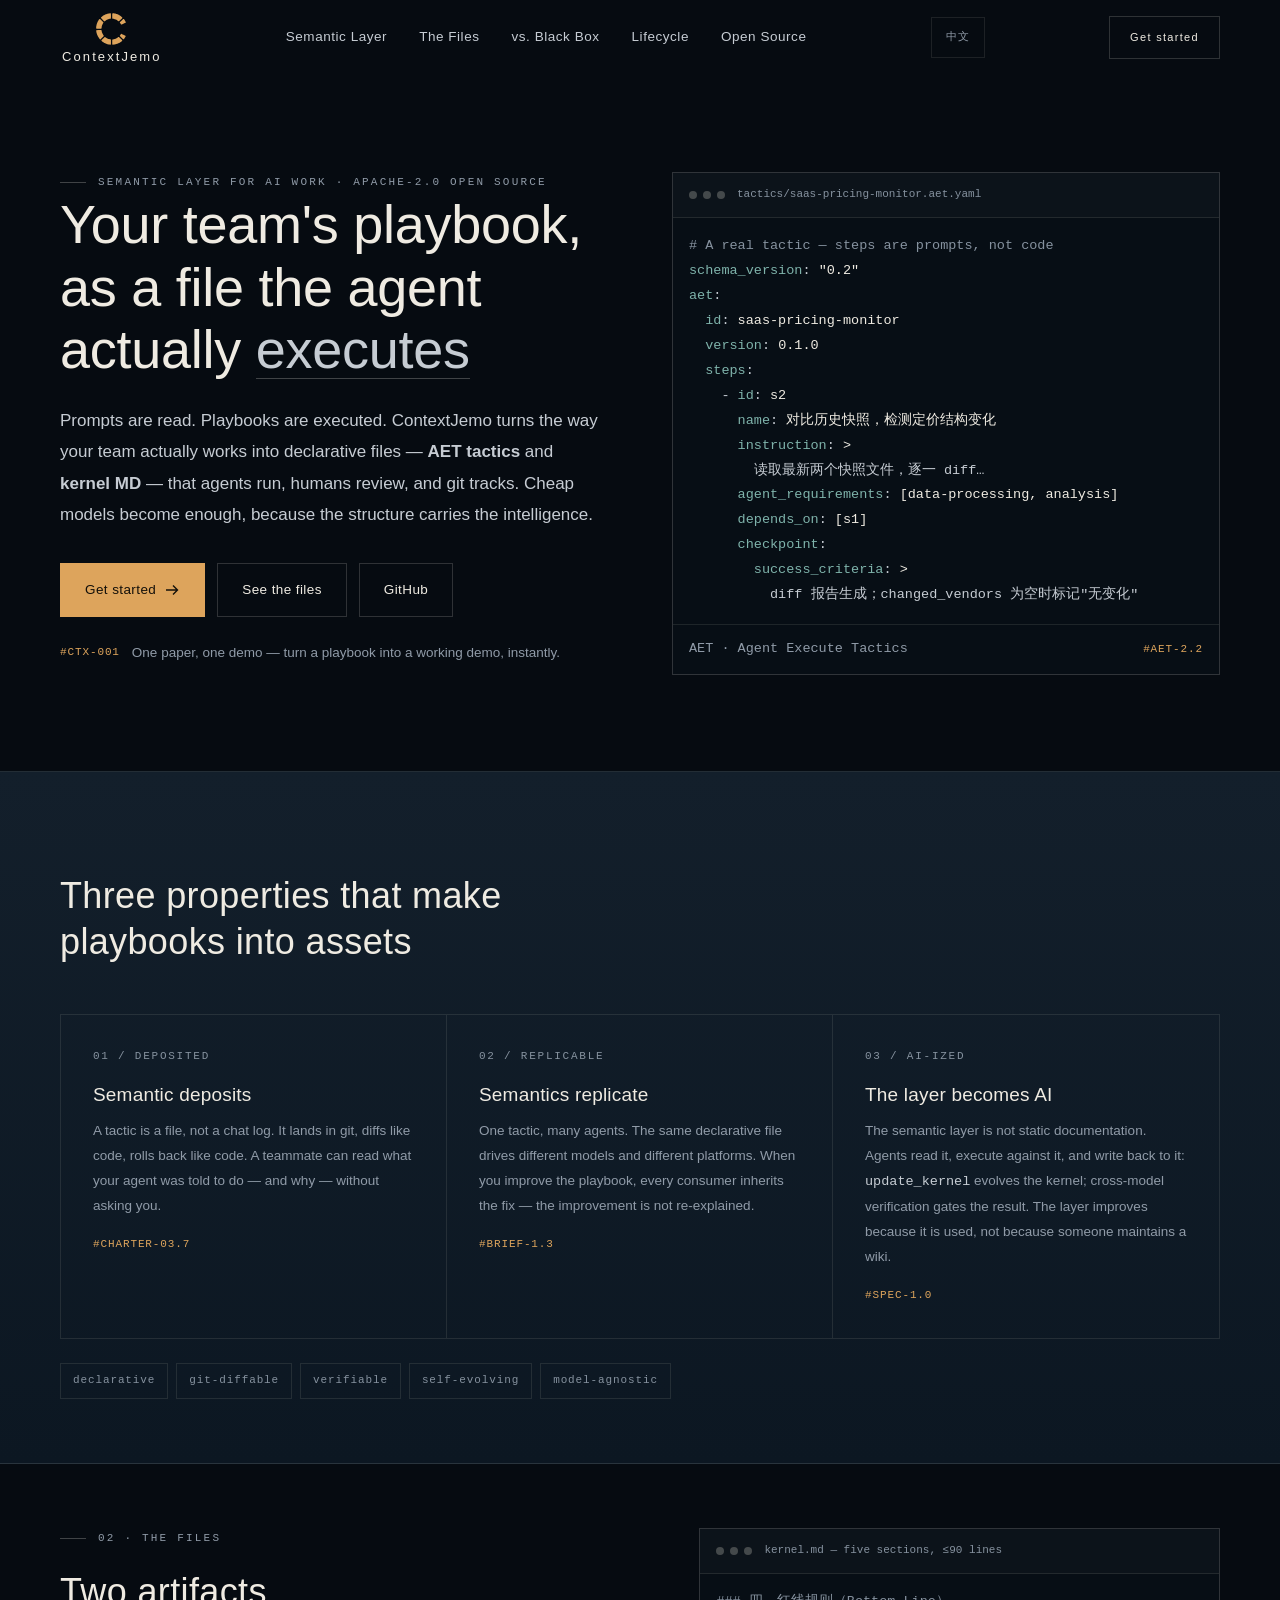
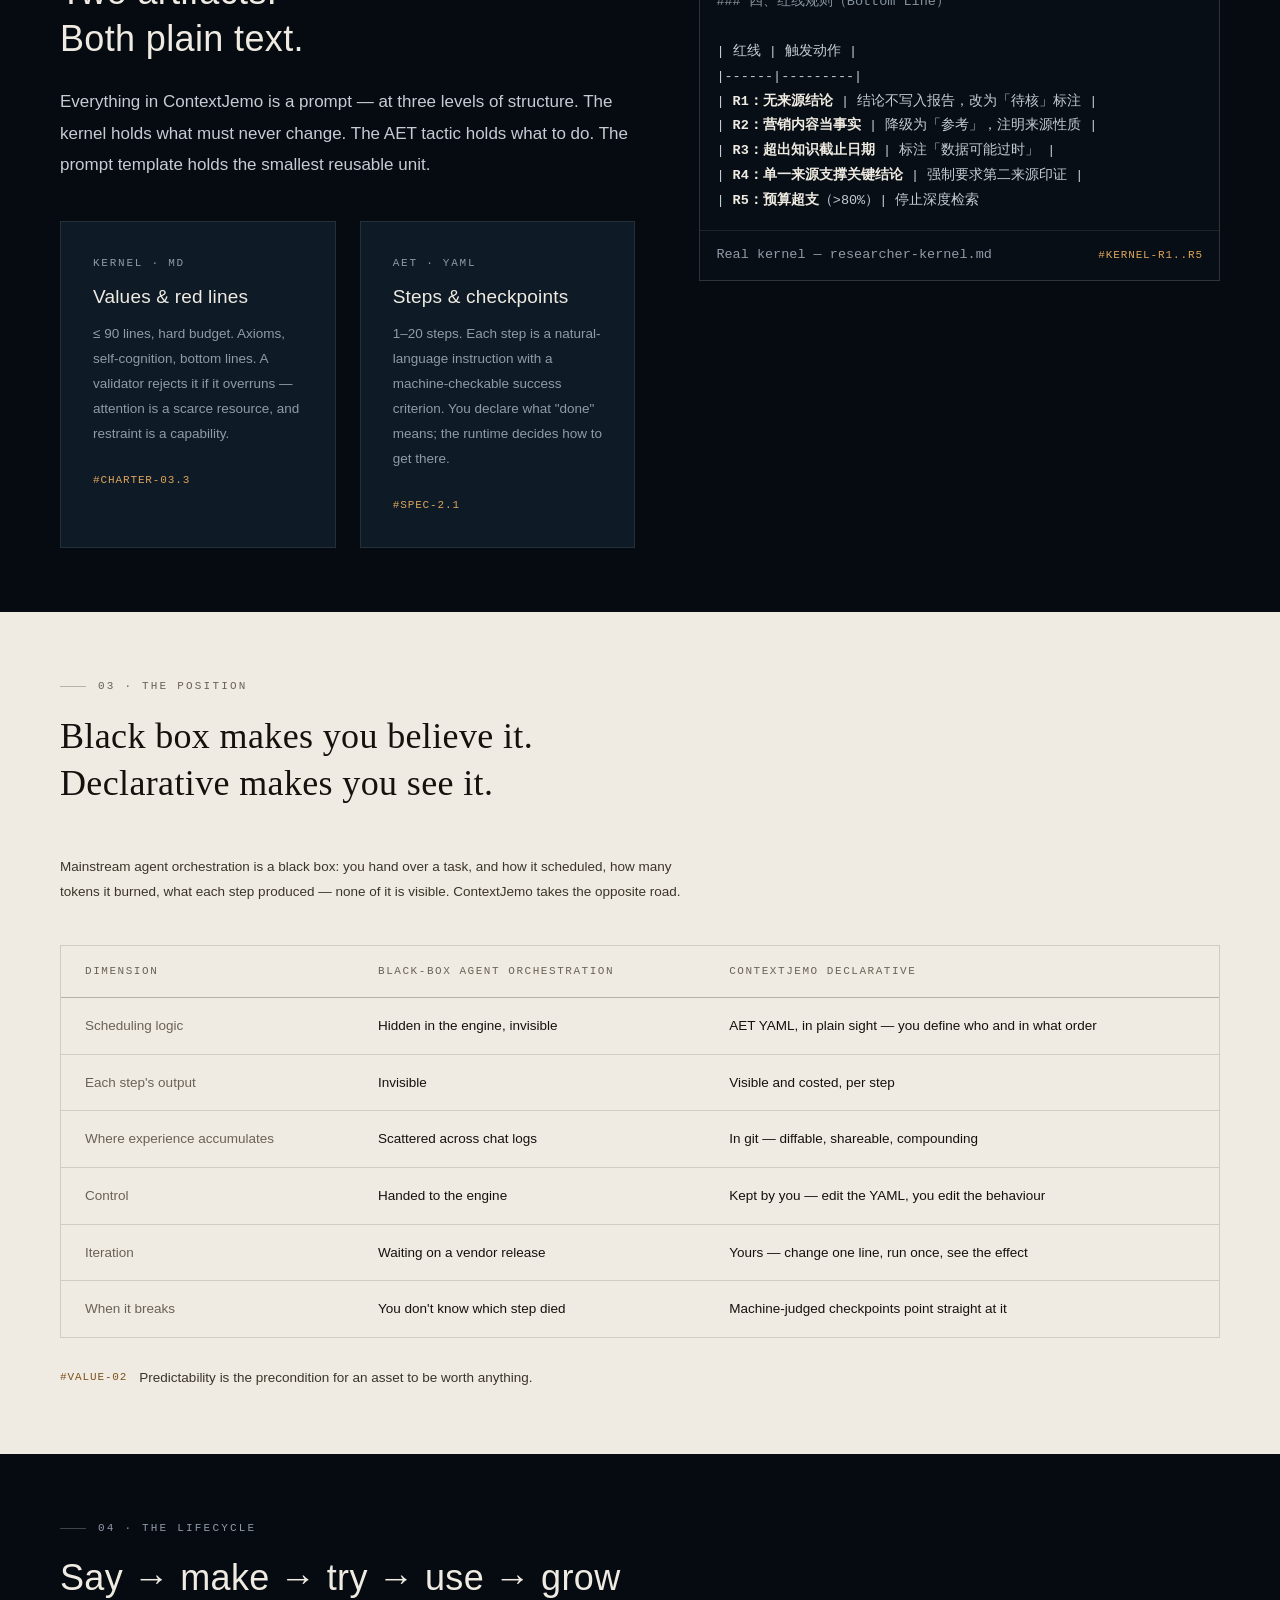
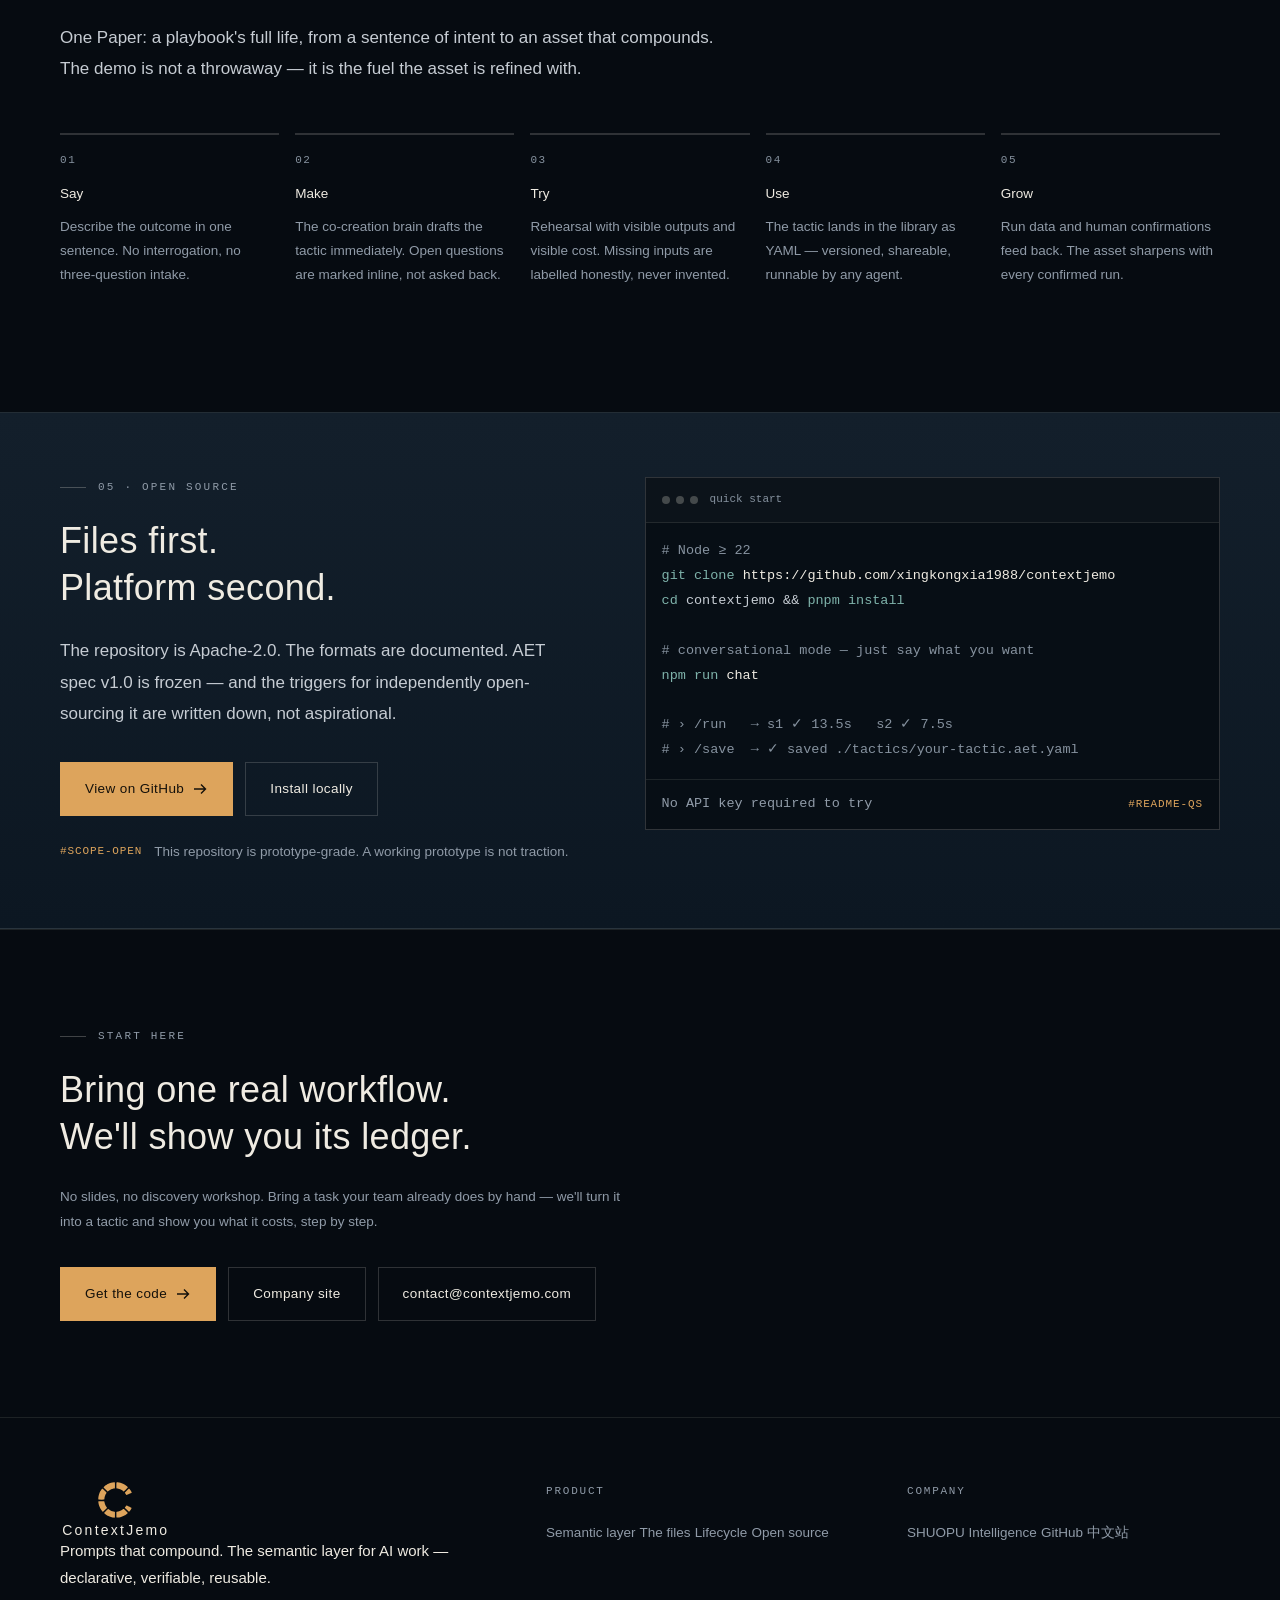
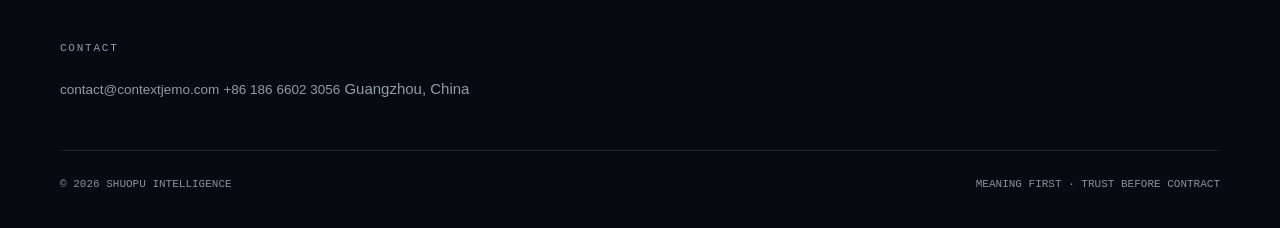
==== commit 928bf2d4: "feat(brand): 换用 ContextJemo 新 logo（琥珀分段 C 标记） - 品牌位由内联菱形 SVG 改为新 logo 矢量 cj-mark.svg - 锁定改为竖排：C 环标记在" ====
--- a/index.html
+++ b/index.html
@@ -21,12 +21,8 @@
 <header class="nav">
   <div class="wrap">
     <a class="brand" href="./" aria-label="ContextJemo home">
-      <svg viewBox="0 0 32 32" fill="none" aria-hidden="true">
-        <path d="M16 4 L28 16 L16 28 L4 16 Z" stroke="#DDA45C" stroke-width="1"/>
-        <path d="M16 10 L22 16 L16 22 L10 16 Z" stroke="#DDA45C" stroke-width="0.8" opacity="0.45"/>
-        <circle cx="16" cy="16" r="2" fill="#DDA45C"/>
-      </svg>
-      <span class="brand-name">ContextJemo<span>SHUOPU INTELLIGENCE</span></span>
+      <img class="brand-mark" src="assets/logo/cj-mark.svg" alt="" aria-hidden="true">
+      <span class="brand-name">ContextJemo</span>
     </a>
     <nav class="nav-links" id="navLinks">
       <a href="#semantic-layer">Semantic Layer</a>
@@ -359,12 +355,8 @@
     <div class="foot-top">
       <div class="foot-brand">
         <a class="brand" href="./">
-          <svg viewBox="0 0 32 32" fill="none" aria-hidden="true">
-            <path d="M16 4 L28 16 L16 28 L4 16 Z" stroke="#DDA45C" stroke-width="1"/>
-            <path d="M16 10 L22 16 L16 22 L10 16 Z" stroke="#DDA45C" stroke-width="0.8" opacity="0.45"/>
-            <circle cx="16" cy="16" r="2" fill="#DDA45C"/>
-          </svg>
-          <span class="brand-name">ContextJemo<span>SHUOPU INTELLIGENCE</span></span>
+          <img class="brand-mark" src="assets/logo/cj-mark.svg" alt="" aria-hidden="true">
+          <span class="brand-name">ContextJemo</span>
         </a>
         <p>Prompts that compound. The semantic layer for AI work — declarative, verifiable, reusable.</p>
       </div>
--- a/assets/css/site.css
+++ b/assets/css/site.css
@@ -202,12 +202,12 @@
   border-bottom-color: var(--line);
 }
 .nav .wrap { display: flex; align-items: center; justify-content: space-between; width: 100%; }
-.brand { display: flex; align-items: center; gap: var(--sp-3); }
-.brand svg { width: 26px; height: 26px; flex: none; }
-.brand-name { font-size: 16px; letter-spacing: 0.12em; font-weight: 500; }
-.brand-name span {
-  font-family: var(--mono); font-size: 9px; letter-spacing: 0.2em;
-  color: var(--muted); display: block; margin-top: 1px; font-weight: 400;
+/* 品牌锁定：琥珀分段 C 标记在上，ContextJemo 字标在下（不带公司名） */
+.brand { display: inline-flex; flex-direction: column; align-items: center; gap: 5px; }
+.brand-mark { width: 32px; height: 32px; display: block; }
+.brand-name {
+  font-size: 13px; letter-spacing: 0.16em; font-weight: 500;
+  line-height: 1; text-indent: 0.16em; color: var(--text);
 }
 .nav-links { display: flex; align-items: center; gap: var(--sp-6); }
 .nav-links a {
@@ -395,7 +395,8 @@
 /* ---------- footer ---------- */
 .footer { border-top: 1px solid var(--line); padding: var(--sp-8) 0 var(--sp-6); }
 .foot-top { display: grid; grid-template-columns: 1.4fr 1fr 1fr; gap: var(--sp-7); }
-.foot-brand .brand-name { font-size: 15px; }
+.foot-brand .brand-mark { width: 36px; height: 36px; }
+.foot-brand .brand-name { font-size: 14px; }
 .foot-col h5 {
   font-family: var(--mono); font-size: var(--fs-6); letter-spacing: 0.16em;
   text-transform: uppercase; color: var(--muted); font-weight: 500; margin-bottom: var(--sp-4);
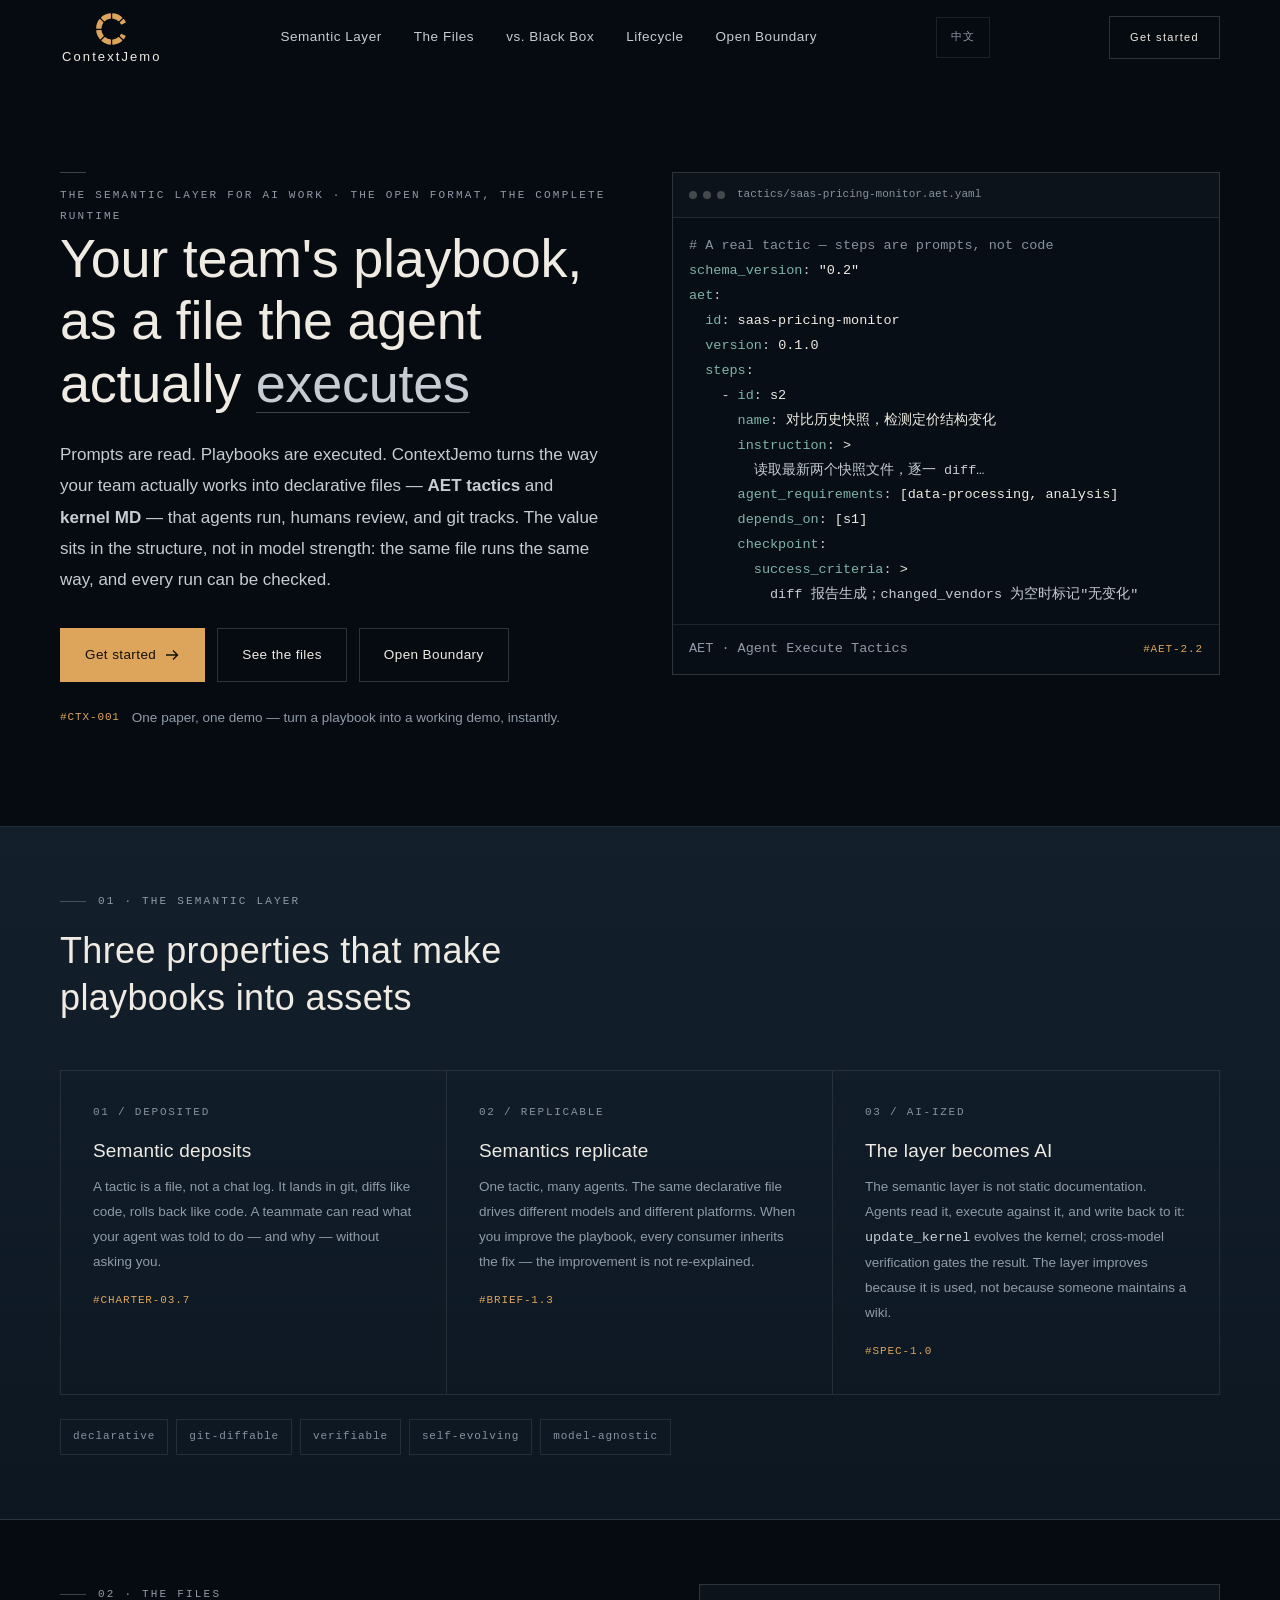
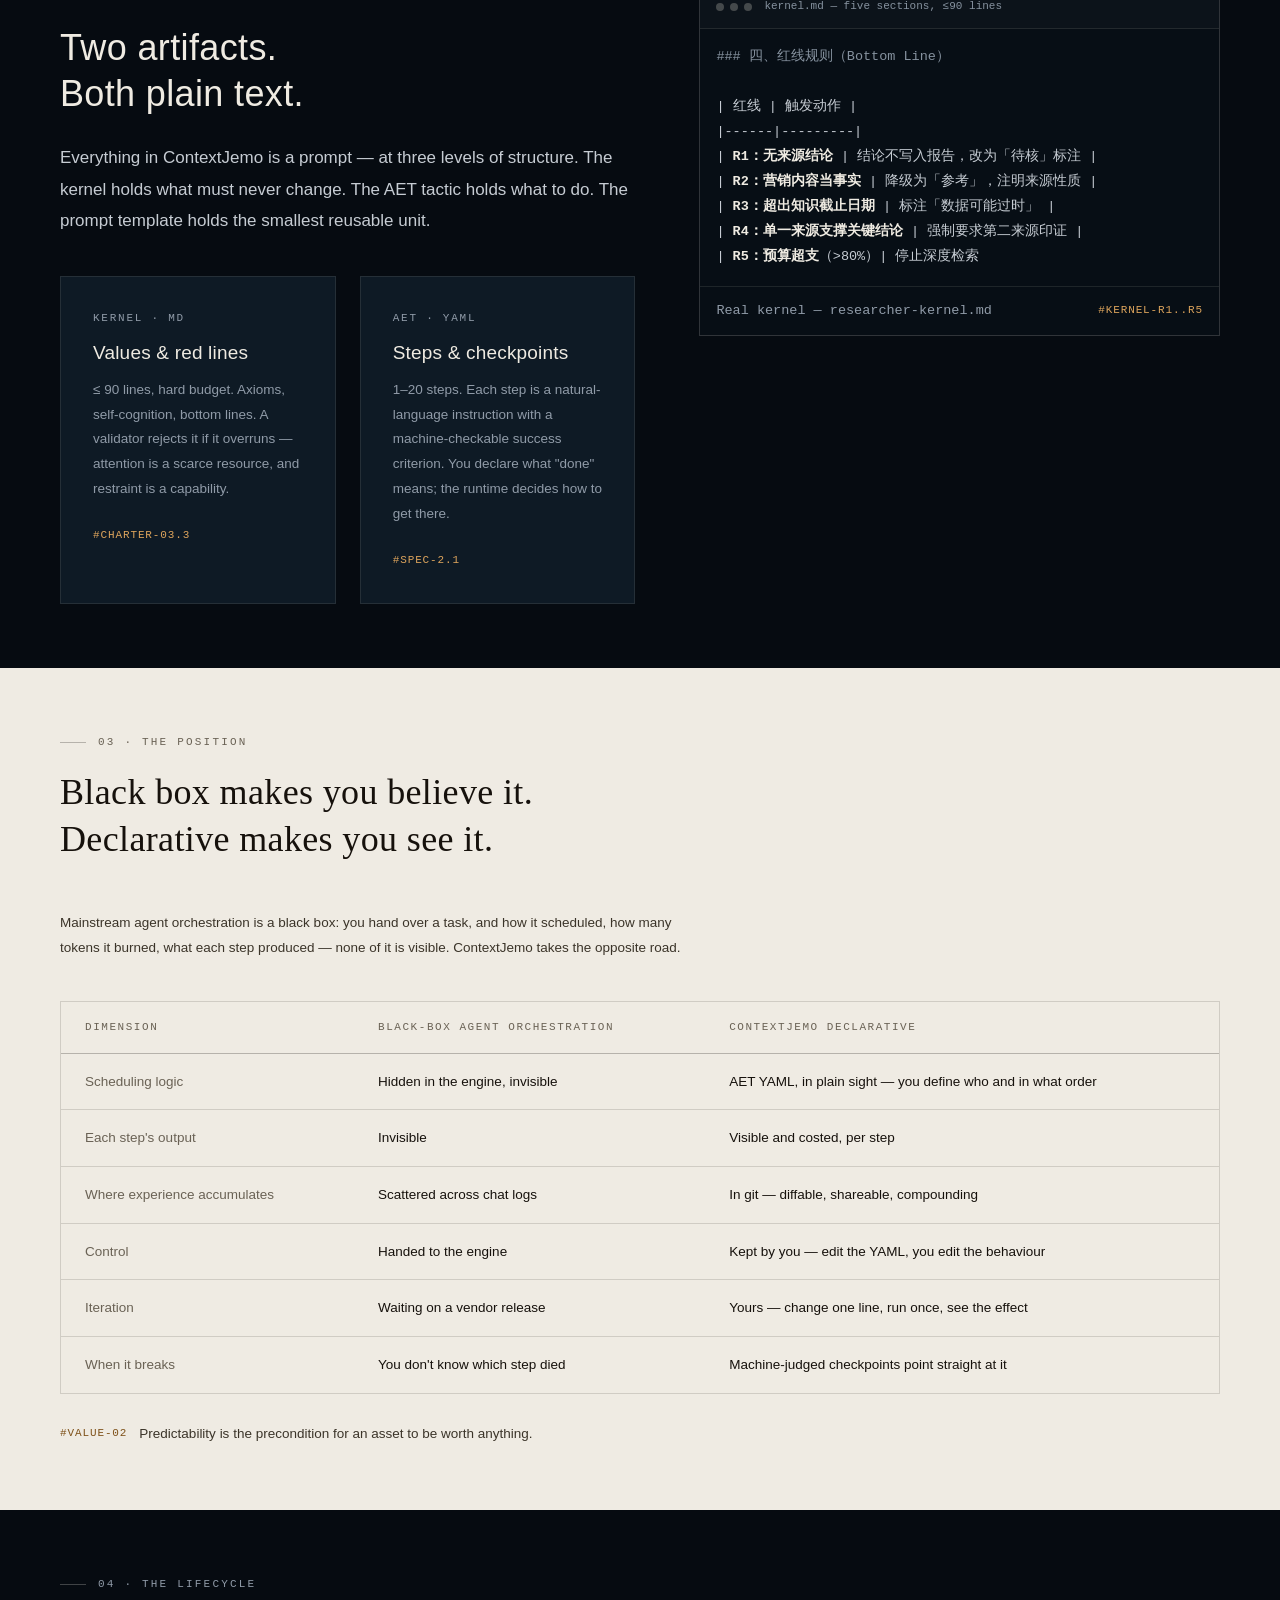
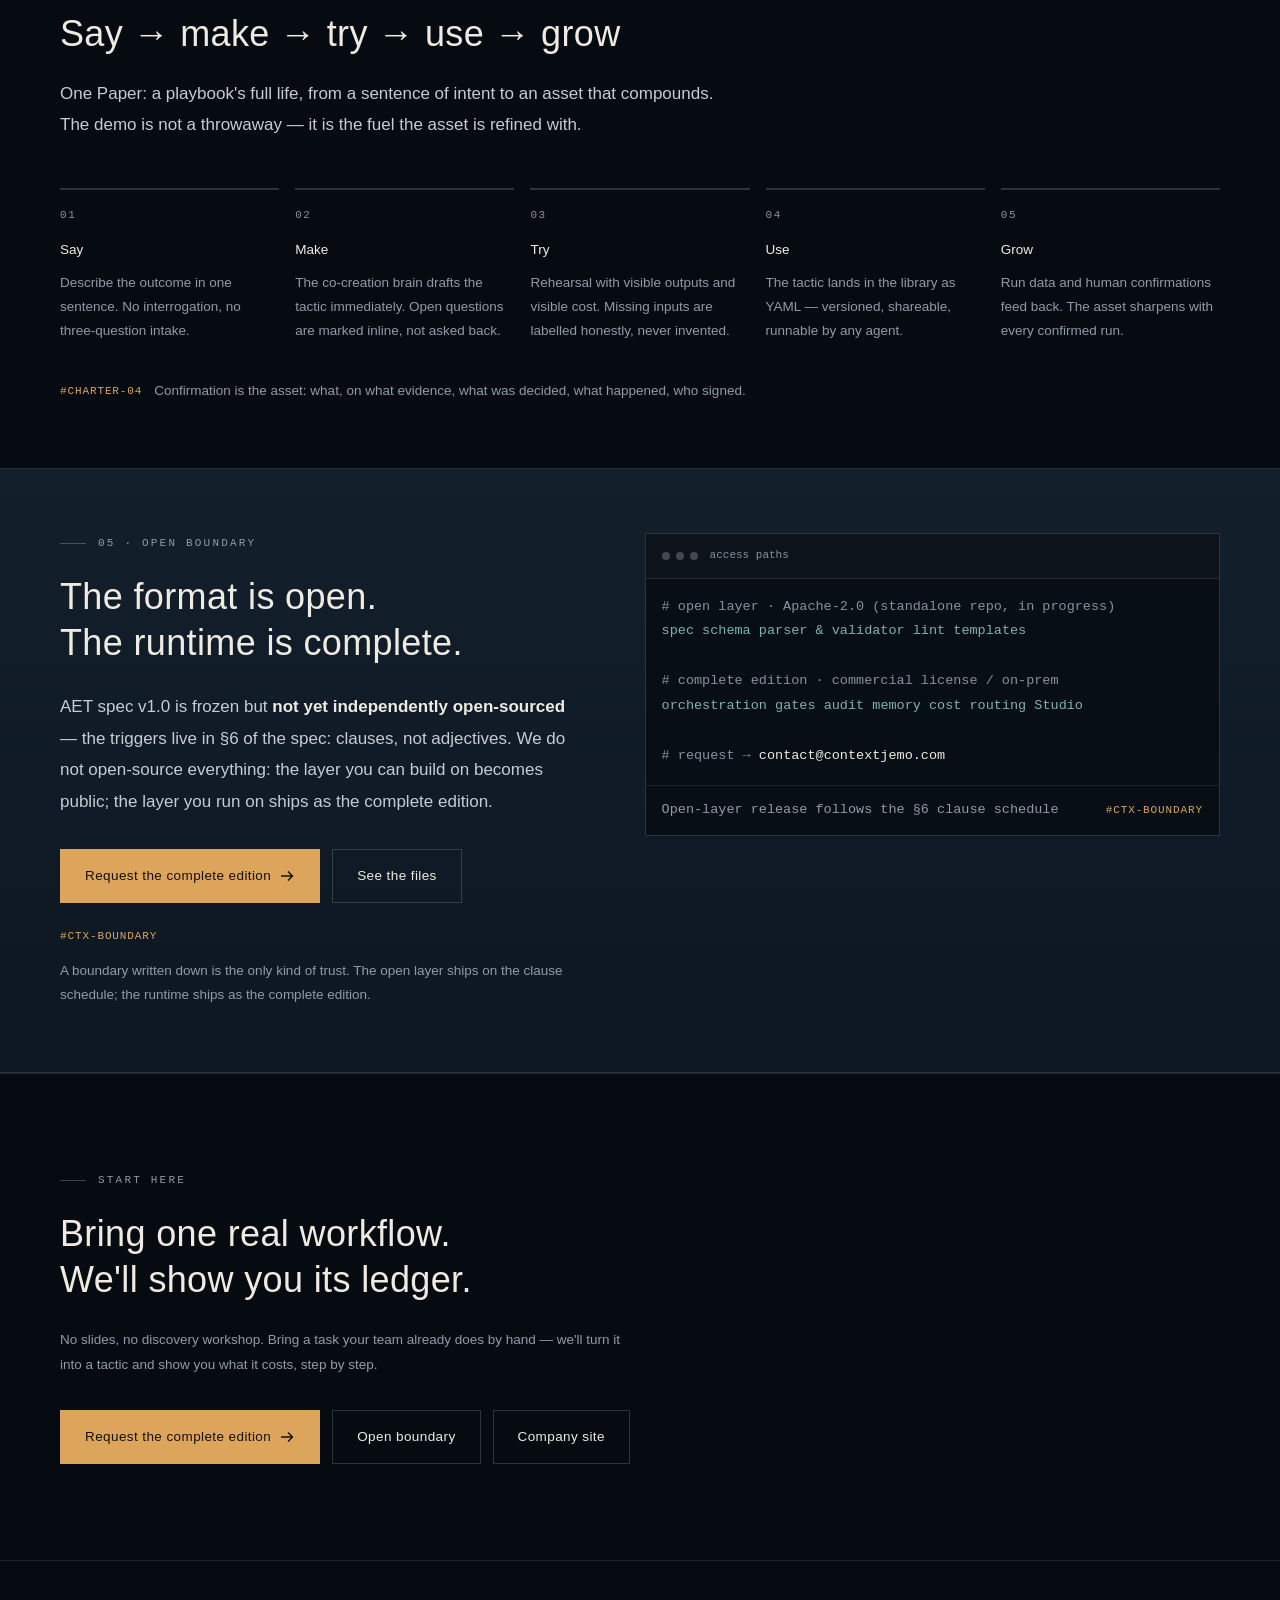
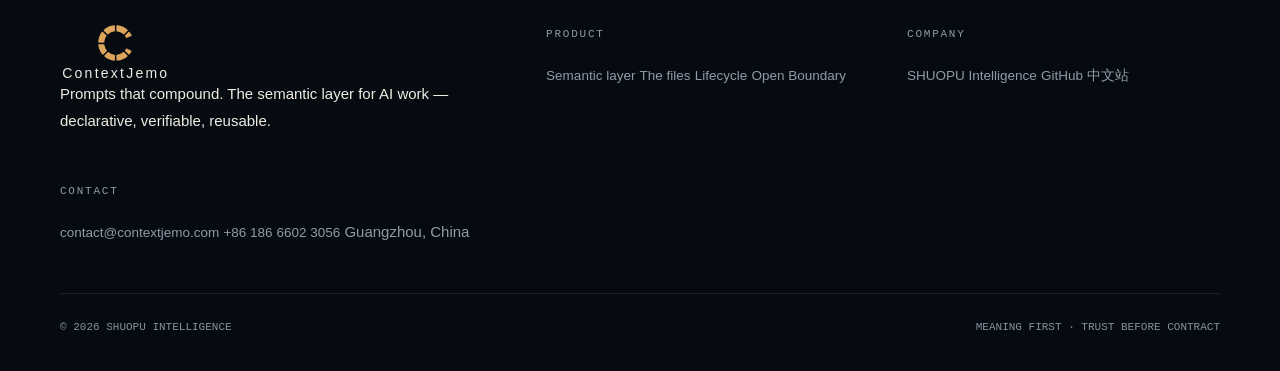
==== commit 36990253: "fix(positioning): 去掉「便宜模型就够用」与「Apache-2.0 开源」过度宣称，改为明确的开源边界 - 首屏副文案与 meta：删掉「便宜模型就够用 / Cheaper model" ====
--- a/index.html
+++ b/index.html
@@ -4,7 +4,7 @@
 <meta charset="UTF-8">
 <meta name="viewport" content="width=device-width, initial-scale=1.0">
 <title>ContextJemo — The Semantic Layer for AI Work | Prompts that compound</title>
-<meta name="description" content="ContextJemo is the semantic layer for AI work. Your team's playbooks become executable files — declarative, verifiable, reusable. Cheaper models, predictable outcomes.">
+<meta name="description" content="ContextJemo is the semantic layer for AI work. Your team's playbooks become executable files — declarative, verifiable, reusable. Executable structure, checkable outcomes.">
 <meta name="theme-color" content="#060B11">
 <meta property="og:title" content="ContextJemo — The Semantic Layer for AI Work">
 <meta property="og:description" content="Your team's playbooks become executable files. Declarative, verifiable, reusable.">
@@ -29,7 +29,7 @@
       <a href="#files">The Files</a>
       <a href="#blackbox">vs. Black Box</a>
       <a href="#lifecycle">Lifecycle</a>
-      <a href="#open">Open Source</a>
+      <a href="#open">Open Boundary</a>
       <a class="nav-mobile-cta" href="#start">Get started →</a>
     </nav>
     <a class="nav-lang" href="/cn/" lang="zh-CN" hreflang="zh-CN" aria-label="中文版">中文</a>
@@ -44,13 +44,13 @@
 <section class="hero">
   <div class="wrap hero-grid">
     <div>
-      <div class="eyebrow rv">Semantic layer for AI work · Apache-2.0 open source</div>
+      <div class="eyebrow rv">The semantic layer for AI work · The open format, the complete runtime</div>
       <h1 class="h-display rv rv-d1">Your team's playbook,<br>as a file the agent<br>actually <span class="hl">executes</span></h1>
       <p class="hero-sub rv rv-d2">
         Prompts are read. Playbooks are executed. ContextJemo turns the way your team
         actually works into declarative files — <strong style="color:var(--text-2)">AET tactics</strong>
         and <strong style="color:var(--text-2)">kernel MD</strong> — that agents run, humans review,
-        and git tracks. Cheap models become enough, because the structure carries the intelligence.
+        and git tracks. The value sits in the structure, not in model strength: the same file runs the same way, and every run can be checked.
       </p>
       <div class="hero-actions rv rv-d3">
         <a class="btn btn--solid" href="#start">
@@ -58,7 +58,7 @@
           <svg viewBox="0 0 16 16" fill="none" stroke="currentColor" stroke-width="1.4"><path d="M2 8h11M9 3.5 13.5 8 9 12.5"/></svg>
         </a>
         <a class="btn btn--ghost" href="#files">See the files</a>
-        <a class="btn btn--ghost" href="https://github.com/xingkongxia1988/contextjemo">GitHub</a>
+        <a class="btn btn--ghost" href="#open">Open Boundary</a>
       </div>
       <div class="hero-note rv rv-d3">
         <span class="trace">#CTX-001</span>
@@ -281,23 +281,24 @@
   <div class="wrap">
     <div class="split split--rev">
       <div>
-        <div class="eyebrow rv">05 · Open source</div>
-        <h2 class="h2 rv rv-d1" style="margin-top:20px">Files first.<br>Platform second.</h2>
+        <div class="eyebrow rv">05 · Open Boundary</div>
+        <h2 class="h2 rv rv-d1" style="margin-top:20px">The format is open.<br>The runtime is complete.</h2>
         <p class="lead rv rv-d2" style="margin-top:24px">
-          The repository is Apache-2.0. The formats are documented. AET spec v1.0 is
-          frozen — and the triggers for independently open-sourcing it are written down,
-          not aspirational.
+          AET spec v1.0 is frozen but <strong style="color:var(--text)">not yet independently
+          open-sourced</strong> — the triggers live in §6 of the spec: clauses, not adjectives.
+          We do not open-source everything: the layer you can build on becomes public; the
+          layer you run on ships as the complete edition.
         </p>
         <div class="cta-actions rv rv-d3">
-          <a class="btn btn--solid" href="https://github.com/xingkongxia1988/contextjemo">
-            View on GitHub
+          <a class="btn btn--solid" href="mailto:contact@contextjemo.com?subject=ContextJemo%20complete%20edition">
+            Request the complete edition
             <svg viewBox="0 0 16 16" fill="none" stroke="currentColor" stroke-width="1.4"><path d="M2 8h11M9 3.5 13.5 8 9 12.5"/></svg>
           </a>
-          <a class="btn btn--ghost" href="#start">Install locally</a>
+          <a class="btn btn--ghost" href="#files">See the files</a>
         </div>
         <div class="hero-note rv rv-d3">
-          <span class="trace">#SCOPE-OPEN</span>
-          <span class="small">This repository is prototype-grade. A working prototype is not traction.</span>
+          <span class="trace">#CTX-BOUNDARY</span>
+          <span class="small">A boundary written down is the only kind of trust. The open layer ships on the clause schedule; the runtime ships as the complete edition.</span>
         </div>
       </div>
 
@@ -305,22 +306,20 @@
         <div class="art">
           <div class="art-head">
             <div class="art-dots"><i></i><i></i><i></i></div>
-            <span class="art-path">quick start</span>
+            <span class="art-path">access paths</span>
           </div>
           <div class="art-body">
-<pre><span class="c"># Node ≥ 22</span>
-<span class="k">git clone</span> <span class="v">https://github.com/xingkongxia1988/contextjemo</span>
-<span class="k">cd</span> contextjemo &amp;&amp; <span class="k">pnpm install</span>
-
-<span class="c"># conversational mode — just say what you want</span>
-<span class="k">npm run</span> <span class="v">chat</span>
-
-<span class="c"># › /run   → s1 ✓ 13.5s   s2 ✓ 7.5s</span>
-<span class="c"># › /save  → ✓ saved ./tactics/your-tactic.aet.yaml</span></pre>
+<pre><span class="c"># open layer · Apache-2.0 (standalone repo, in progress)</span>
+<span class="k">spec</span> <span class="k">schema</span> <span class="k">parser &amp; validator</span> <span class="k">lint</span> <span class="k">templates</span>
+
+<span class="c"># complete edition · commercial license / on-prem</span>
+<span class="k">orchestration</span> <span class="k">gates</span> <span class="k">audit</span> <span class="k">memory</span> <span class="k">cost routing</span> <span class="k">Studio</span>
+
+<span class="c"># request →</span> <span class="v">contact@contextjemo.com</span></pre>
           </div>
           <div class="art-foot">
-            <span class="small mono">No API key required to try</span>
-            <span class="trace">#README-QS</span>
+            <span class="small mono">Open-layer release follows the §6 clause schedule</span>
+            <span class="trace">#CTX-BOUNDARY</span>
           </div>
         </div>
       </div>
@@ -338,12 +337,12 @@
       we'll turn it into a tactic and show you what it costs, step by step.
     </p>
     <div class="cta-actions rv rv-d3">
-      <a class="btn btn--solid" href="https://github.com/xingkongxia1988/contextjemo">
-        Get the code
+      <a class="btn btn--solid" href="mailto:contact@contextjemo.com?subject=ContextJemo%20complete%20edition">
+        Request the complete edition
         <svg viewBox="0 0 16 16" fill="none" stroke="currentColor" stroke-width="1.4"><path d="M2 8h11M9 3.5 13.5 8 9 12.5"/></svg>
       </a>
+      <a class="btn btn--ghost" href="#open">Open boundary</a>
       <a class="btn btn--ghost" href="https://xingkongxia1988.github.io/shuopu-site/">Company site</a>
-      <a class="btn btn--ghost" href="mailto:contact@contextjemo.com">contact@contextjemo.com</a>
     </div>
   </div>
 </section>
@@ -365,7 +364,7 @@
         <a href="#semantic-layer">Semantic layer</a>
         <a href="#files">The files</a>
         <a href="#lifecycle">Lifecycle</a>
-        <a href="#open">Open source</a>
+        <a href="#open">Open Boundary</a>
       </div>
       <div class="foot-col">
         <h5>Company</h5>
